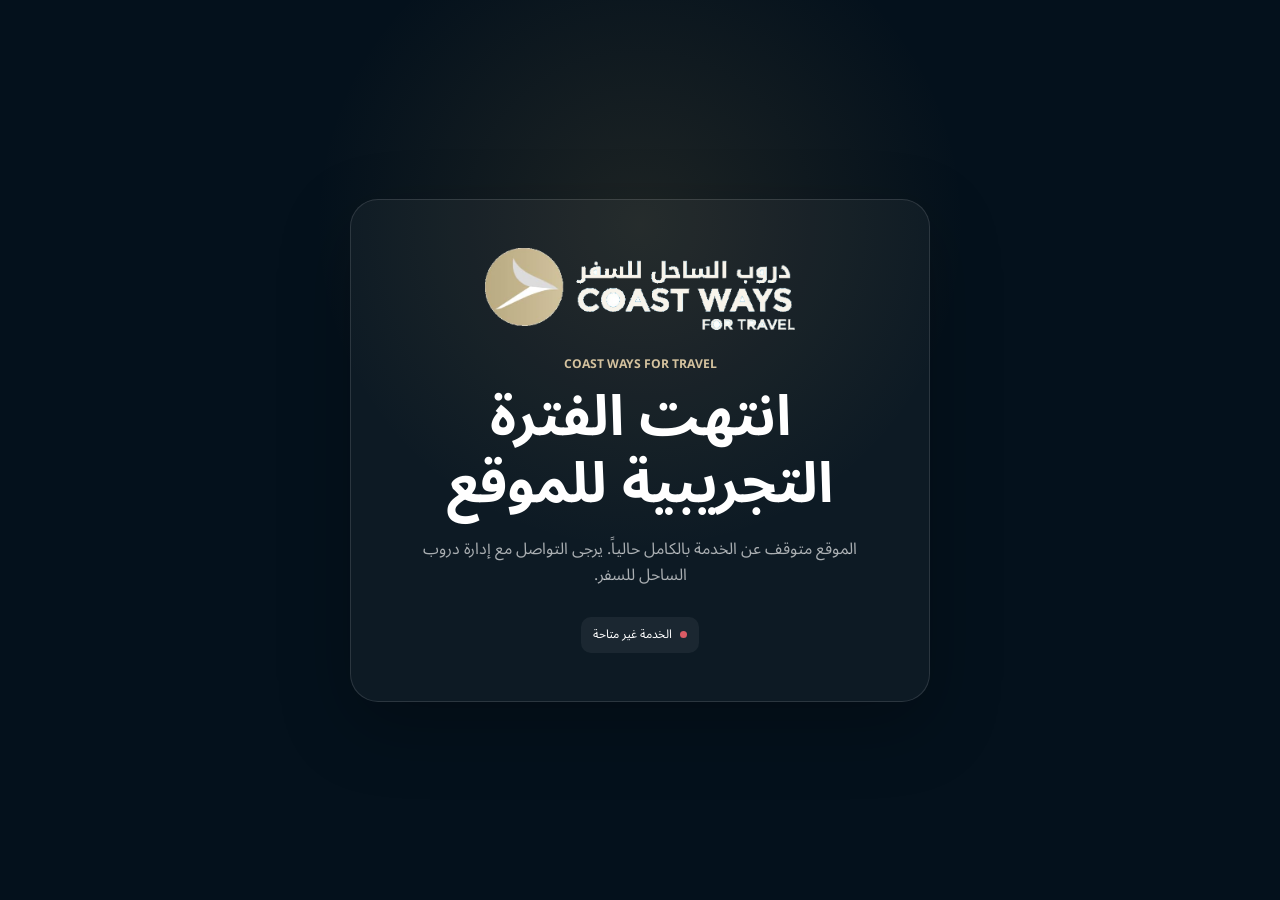
==== index.html @ b9aefedb "Add HOLD PDF WhatsApp handoff Co-Authored-By: Majd Khairaddine <majd31564@gmail.com>" ====
<!doctype html>
<html lang="ar" dir="rtl">
  <head>
    <meta charset="UTF-8" />
    <meta
      name="viewport"
      content="width=device-width, initial-scale=1, viewport-fit=cover"
    />
    <meta name="theme-color" content="#071927" />
    <meta
      name="description"
      content="دروب الساحل للسفر لخدمات النقل الخاص من وإلى مطارات اللاذقية ودمشق وحلب وبيروت، مع تسعير واضح وتذكرة حجز مبدئي."
    />
    <meta
      name="keywords"
      content="نقل مطارات, تكسي مطار دمشق, تكسي مطار بيروت, دروب الساحل للسفر, سائق خاص, فان مطار"
    />
    <meta property="og:type" content="website" />
    <meta property="og:locale" content="ar_SY" />
    <meta property="og:title" content="دروب الساحل للسفر | نقل مطارات خاص" />
    <meta
      property="og:description"
      content="احجز تنقّلك الخاص من المطار إلى وجهتك بخطوات واضحة واحصل على تذكرة HOLD مبدئية."
    />
    <meta property="og:url" content="https://coastways.surge.sh/" />
    <meta
      property="og:image"
      content="https://coastways.surge.sh/assets/hero-road.webp"
    />
    <title>دروب الساحل للسفر | نقل خاص من وإلى المطار</title>
    <link rel="icon" href="./assets/logo-icon.png" type="image/png" />
    <link rel="preconnect" href="https://fonts.googleapis.com" />
    <link rel="preconnect" href="https://fonts.gstatic.com" crossorigin />
    <link
      href="https://fonts.googleapis.com/css2?family=Noto+Sans+Arabic:wght@400;500;600;700&display=swap"
      rel="stylesheet"
    />
    <link
      rel="preload"
      as="image"
      href="./assets/hero-road.webp"
      fetchpriority="high"
    />
    <link
      rel="preload"
      as="image"
      href="./assets/hero-car.webp"
      fetchpriority="high"
    />
    <link rel="stylesheet" href="./site.css?v=20260915-2" />
    <script>
      (() => {
        const trialEnd = Date.parse("2026-09-23T00:00:00+03:00");
        const expired = Date.now() >= trialEnd;
        window.COASTWAYS_TRIAL_END = trialEnd;
        window.COASTWAYS_TRIAL_EXPIRED = expired;
        if (expired) {
          document.documentElement.classList.add("trial-expired");
          document.title = "الموقع متوقف | دروب الساحل للسفر";
          document.querySelector('meta[name="description"]').content =
            "انتهت الفترة التجريبية لموقع دروب الساحل للسفر، والموقع متوقف عن الخدمة حالياً.";
        }
      })();
    </script>
    <script type="application/ld+json">
      {
        "@context": "https://schema.org",
        "@type": "TaxiService",
        "name": "دروب الساحل للسفر",
        "alternateName": "Coast Ways For Travel",
        "url": "https://coastways.surge.sh/",
        "image": "https://coastways.surge.sh/assets/hero-road.webp",
        "telephone": ["+963936900205", "+963930475775"],
        "areaServed": ["اللاذقية", "دمشق", "حلب", "بيروت"],
        "serviceType": [
          "Airport transfer",
          "Private transportation",
          "Chauffeur service"
        ]
      }
    </script>
  </head>
  <body class="home-page">
    <section class="suspension-screen" aria-labelledby="suspension-title">
      <div class="suspension-card">
        <img
          class="suspension-logo"
          src="./assets/logo-original-dark.png"
          alt="دروب الساحل للسفر — COAST WAYS FOR TRAVEL"
          width="310"
          height="82"
        />
        <p class="eyebrow">COAST WAYS FOR TRAVEL</p>
        <h1 id="suspension-title">انتهت الفترة التجريبية للموقع</h1>
        <p>
          الموقع متوقف عن الخدمة بالكامل حالياً. يرجى التواصل مع إدارة دروب
          الساحل للسفر.
        </p>
        <div class="suspension-status"><span></span> الخدمة غير متاحة</div>
      </div>
    </section>

    <a class="skip-link" href="./booking/index.html">انتقل إلى الحجز</a>

    <header
      class="site-header"
      id="site-header"
      aria-label="رأس موقع دروب الساحل"
    >
      <div class="container header-inner">
        <a
          class="brand brand--dark"
          href="#home"
          aria-label="دروب الساحل للسفر — الرئيسية"
        >
          <img
            class="brand-mark"
            src="./assets/logo-icon.png"
            alt=""
            width="48"
            height="48"
          />
          <span class="brand-copy">
            <strong>دروب الساحل للسفر</strong>
            <span class="brand-copy-en" dir="ltr">COAST WAYS</span>
            <small dir="ltr">FOR TRAVEL</small>
          </span>
        </a>

        <nav class="desktop-nav" aria-label="التنقل الرئيسي">
          <a href="#home">الرئيسية</a>
          <a href="#services">خدماتنا</a>
          <a href="#fleet">الأسطول</a>
          <a href="#airports">المطارات</a>
          <a href="#about">من نحن</a>
          <a href="#contact">تواصل معنا</a>
        </nav>

        <div class="header-actions">
          <a
            class="header-contact"
            data-whatsapp-link
            data-whatsapp-index="0"
            href="#"
          >
            <span>واتساب</span>
            <bdi dir="ltr" data-whatsapp-number data-whatsapp-index="0"
              >0936 900 205</bdi
            >
          </a>
        </div>

        <button
          class="menu-toggle"
          id="menu-toggle"
          type="button"
          aria-expanded="false"
          aria-controls="mobile-nav"
          aria-label="فتح القائمة"
        >
          <span></span><span></span><span></span>
        </button>
      </div>

      <nav
        class="mobile-nav"
        id="mobile-nav"
        aria-label="التنقل على الهاتف"
        hidden
      >
        <div class="container">
          <a href="#home">الرئيسية</a>
          <a href="./booking/index.html">احجز رحلتك</a>
          <a href="#services">خدماتنا</a>
          <a href="#fleet">الأسطول</a>
          <a href="#airports">المطارات</a>
          <a href="#about">من نحن</a>
          <a href="#contact">تواصل معنا</a>
          <div class="mobile-nav-contact">
            <a data-whatsapp-link data-whatsapp-index="0" href="#">واتساب 1</a>
            <a data-whatsapp-link data-whatsapp-index="1" href="#">واتساب 2</a>
          </div>
        </div>
      </nav>
    </header>

    <main>
      <section class="hero" id="home">
        <div class="hero-media">
          <div class="hero-slide is-active" data-hero-slide aria-hidden="false">
            <img
              class="hero-road"
              src="./assets/hero-road.webp"
              alt=""
              width="1536"
              height="1024"
              fetchpriority="high"
            />
            <div class="hero-car-stage">
              <span class="hero-car-shadow"></span>
              <img
                class="hero-car"
                src="./assets/hero-car.webp"
                alt=""
                width="1024"
                height="498"
                fetchpriority="high"
              />
            </div>
          </div>
          <div class="hero-slide" data-hero-slide aria-hidden="true">
            <img
              class="hero-scene"
              src="./assets/hero-van-scene.webp"
              alt=""
              width="1536"
              height="1024"
              loading="lazy"
            />
          </div>
          <div class="hero-slide" data-hero-slide aria-hidden="true">
            <img
              class="hero-scene"
              src="./assets/hero-suv-scene.webp"
              alt=""
              width="1536"
              height="1024"
              loading="lazy"
            />
          </div>
        </div>
        <div class="container hero-grid">
          <div class="hero-copy">
            <p class="eyebrow">نقل مطارات خاص · على مدار الساعة</p>
            <h1>تنقّل خاص<br /><span>يليق برحلتك</span></h1>
            <p class="hero-lead">
              من المطار إلى وجهتك براحة، أمان وموعد محسوب.
            </p>
            <div class="hero-actions">
              <a class="button button--gold" href="./booking/index.html">
                احجز رحلتك
                <span aria-hidden="true">←</span>
              </a>
              <a
                class="button button--glass"
                data-whatsapp-link
                data-whatsapp-index="0"
                href="#"
              >
                تواصل عبر واتساب
              </a>
            </div>
            <ul class="trust-strip">
              <li><span>24/7</span> خدمة مستمرة</li>
              <li><span>✦</span> سائقون محترفون</li>
              <li><span>✈</span> استقبال من المطار</li>
              <li><span>$</span> أسعار واضحة</li>
            </ul>
          </div>
        </div>
        <div class="hero-slider-controls" aria-label="اختيار صورة المركبة">
          <button
            class="is-active"
            type="button"
            data-hero-slide-button="0"
            aria-label="عرض السيارة"
            aria-current="true"
          >
            سيارة
          </button>
          <button
            type="button"
            data-hero-slide-button="1"
            aria-label="عرض الفان"
          >
            فان
          </button>
          <button
            type="button"
            data-hero-slide-button="2"
            aria-label="عرض الجيب"
          >
            جيب
          </button>
        </div>
      </section>

      <section
        class="booking-section section"
        id="booking"
        aria-labelledby="booking-title"
      >
        <div class="container">
          <div class="booking-heading">
            <div>
              <p class="eyebrow eyebrow--dark">حجز مباشر وبسيط</p>
              <h2 id="booking-title">رحلتك، خطوة بخطوة</h2>
            </div>
            <p>
              اختر مسارك وسيارتك، راجع السعر ثم أصدر تذكرة HOLD مبدئية خلال
              لحظات.
            </p>
          </div>

          <div class="booking-shell" data-booking-state="loading">
            <div class="catalog-status" id="catalog-status" role="status">
              <span class="spinner" aria-hidden="true"></span>
              جارٍ تحميل الأسعار المتاحة…
            </div>

            <nav aria-label="خطوات الحجز">
              <ol class="booking-progress">
                <li class="is-active" data-progress-step="0">
                  <span>1</span><b>المسار</b>
                </li>
                <li data-progress-step="1"><span>2</span><b>الموعد</b></li>
                <li data-progress-step="2"><span>3</span><b>السيارة</b></li>
                <li data-progress-step="3"><span>4</span><b>البيانات</b></li>
                <li data-progress-step="4"><span>5</span><b>التأكيد</b></li>
              </ol>
            </nav>

            <div class="booking-content">
              <form id="booking-form" novalidate>
                <section
                  class="booking-step is-active"
                  data-step="0"
                  aria-labelledby="route-step-title"
                >
                  <div class="step-heading">
                    <span>01</span>
                    <div>
                      <h3 id="route-step-title">اختر مسار الرحلة</h3>
                      <p>حدّد المطار والوجهة لعرض السيارات والأسعار المتاحة.</p>
                    </div>
                  </div>

                  <div class="route-selector">
                    <button
                      class="location-field"
                      type="button"
                      data-open-location="origin"
                    >
                      <span class="field-icon" aria-hidden="true">✈</span>
                      <span
                        ><small>من أين؟</small
                        ><strong data-location-label="origin"
                          >اختر المطار أو المدينة</strong
                        ></span
                      >
                      <span class="field-arrow" aria-hidden="true">⌄</span>
                    </button>
                    <button
                      class="swap-route"
                      id="swap-route"
                      type="button"
                      aria-label="عكس مسار الرحلة"
                    >
                      <span aria-hidden="true">⇄</span>
                    </button>
                    <button
                      class="location-field"
                      type="button"
                      data-open-location="destination"
                    >
                      <span class="field-icon" aria-hidden="true">⌖</span>
                      <span
                        ><small>إلى أين؟</small
                        ><strong data-location-label="destination"
                          >اختر الوجهة أو المعبر</strong
                        ></span
                      >
                      <span class="field-arrow" aria-hidden="true">⌄</span>
                    </button>
                  </div>

                  <div class="route-stage" id="route-stage" hidden>
                    <fieldset>
                      <legend>طريقة تنفيذ الرحلة</legend>
                      <label class="choice-card">
                        <input type="radio" name="stages" value="1" checked />
                        <span
                          ><strong>مرحلة واحدة</strong
                          ><small>نفس السيارة طوال الرحلة</small></span
                        >
                      </label>
                      <label class="choice-card">
                        <input type="radio" name="stages" value="2" />
                        <span
                          ><strong>مرحلتان</strong
                          ><small>تبديل السيارة عند المعبر</small></span
                        >
                      </label>
                    </fieldset>
                  </div>

                  <div class="inline-error" id="route-error" role="alert"></div>
                  <div class="step-actions">
                    <span></span>
                    <button
                      class="button button--navy"
                      type="button"
                      data-next-step
                    >
                      متابعة إلى الموعد <span aria-hidden="true">←</span>
                    </button>
                  </div>
                </section>

                <section
                  class="booking-step"
                  data-step="1"
                  aria-labelledby="schedule-step-title"
                  hidden
                >
                  <div class="step-heading">
                    <span>02</span>
                    <div>
                      <h3 id="schedule-step-title">متى ستكون الرحلة؟</h3>
                      <p>أضف الموعد وعدد المسافرين لنقترح الخيارات المناسبة.</p>
                    </div>
                  </div>

                  <div class="schedule-grid">
                    <div class="field-group">
                      <span class="field-label">تاريخ الرحلة</span>
                      <div class="date-shortcuts">
                        <button type="button" data-date-shortcut="today">
                          اليوم
                        </button>
                        <button type="button" data-date-shortcut="tomorrow">
                          غداً
                        </button>
                        <label>
                          <span>اختيار تاريخ</span>
                          <input id="trip-date" type="date" required />
                        </label>
                      </div>
                    </div>

                    <label class="premium-input">
                      <span>وقت الاستقبال</span>
                      <input id="pickup-time" type="time" required />
                    </label>
                  </div>

                  <div class="flight-field" id="flight-field" hidden>
                    <label class="premium-input">
                      <span
                        >رقم الرحلة <bdi dir="ltr">/ Flight Number</bdi></span
                      >
                      <input
                        id="flight-number"
                        type="text"
                        dir="ltr"
                        inputmode="text"
                        placeholder="EK913"
                        autocomplete="off"
                      />
                    </label>
                    <p>
                      يساعدنا رقم الرحلة على متابعة موعد وصولك وتعديل وقت
                      الاستقبال عند التأخير.
                    </p>
                    <span class="flight-status"
                      >المتابعة التلقائية ستتوفر عند ربط مزود بيانات
                      الرحلات.</span
                    >
                  </div>

                  <div class="counter-grid">
                    <div class="counter-control">
                      <div>
                        <strong>عدد الركاب</strong
                        ><small>بمن فيهم الأطفال</small>
                      </div>
                      <div class="stepper" data-stepper="passengers">
                        <button
                          type="button"
                          data-counter-action="decrease"
                          aria-label="تقليل عدد الركاب"
                        >
                          −
                        </button>
                        <output id="passengers-count" aria-live="polite"
                          >2</output
                        >
                        <button
                          type="button"
                          data-counter-action="increase"
                          aria-label="زيادة عدد الركاب"
                        >
                          +
                        </button>
                      </div>
                    </div>
                    <div class="counter-control">
                      <div>
                        <strong>عدد الحقائب</strong
                        ><small>الحقائب الكبيرة</small>
                      </div>
                      <div class="stepper" data-stepper="luggage">
                        <button
                          type="button"
                          data-counter-action="decrease"
                          aria-label="تقليل عدد الحقائب"
                        >
                          −
                        </button>
                        <output id="luggage-count" aria-live="polite">2</output>
                        <button
                          type="button"
                          data-counter-action="increase"
                          aria-label="زيادة عدد الحقائب"
                        >
                          +
                        </button>
                      </div>
                    </div>
                  </div>

                  <div
                    class="inline-error"
                    id="schedule-error"
                    role="alert"
                  ></div>
                  <div class="step-actions">
                    <button
                      class="button button--text"
                      type="button"
                      data-prev-step
                    >
                      السابق
                    </button>
                    <button
                      class="button button--navy"
                      type="button"
                      data-next-step
                    >
                      اختيار السيارة <span aria-hidden="true">←</span>
                    </button>
                  </div>
                </section>

                <section
                  class="booking-step"
                  data-step="2"
                  aria-labelledby="vehicle-step-title"
                  hidden
                >
                  <div class="step-heading">
                    <span>03</span>
                    <div>
                      <h3 id="vehicle-step-title">اختر السيارة</h3>
                      <p>نعرض فقط السيارات المرتبطة بمسارك وعدد الركاب.</p>
                    </div>
                  </div>
                  <div class="vehicle-list" id="vehicle-list"></div>
                  <div
                    class="inline-error"
                    id="vehicle-error"
                    role="alert"
                  ></div>
                  <div class="step-actions">
                    <button
                      class="button button--text"
                      type="button"
                      data-prev-step
                    >
                      السابق
                    </button>
                    <button
                      class="button button--navy"
                      type="button"
                      data-next-step
                    >
                      بيانات المسافر <span aria-hidden="true">←</span>
                    </button>
                  </div>
                </section>

                <section
                  class="booking-step"
                  data-step="3"
                  aria-labelledby="details-step-title"
                  hidden
                >
                  <div class="step-heading">
                    <span>04</span>
                    <div>
                      <h3 id="details-step-title">بيانات المسافر</h3>
                      <p>سنستخدم هذه المعلومات لتأكيد الرحلة معك فقط.</p>
                    </div>
                  </div>

                  <div class="details-grid">
                    <label class="premium-input">
                      <span>الاسم الكامل</span>
                      <input
                        id="full-name"
                        type="text"
                        autocomplete="name"
                        required
                      />
                      <small
                        class="field-error"
                        data-error-for="full-name"
                      ></small>
                    </label>
                    <div class="phone-field">
                      <span class="field-label">رقم الهاتف</span>
                      <div>
                        <button
                          class="country-code"
                          type="button"
                          id="country-code"
                          aria-haspopup="listbox"
                          aria-expanded="false"
                        >
                          <span>🇸🇾</span><bdi dir="ltr">+963</bdi
                          ><span aria-hidden="true">⌄</span>
                        </button>
                        <input
                          id="phone"
                          type="tel"
                          dir="ltr"
                          inputmode="tel"
                          autocomplete="tel"
                          placeholder="936 900 205"
                          required
                        />
                      </div>
                      <div
                        class="country-menu"
                        id="country-menu"
                        role="listbox"
                        hidden
                      >
                        <button
                          type="button"
                          role="option"
                          data-code="+963"
                          data-flag="🇸🇾"
                        >
                          🇸🇾 سوريا <bdi dir="ltr">+963</bdi>
                        </button>
                        <button
                          type="button"
                          role="option"
                          data-code="+961"
                          data-flag="🇱🇧"
                        >
                          🇱🇧 لبنان <bdi dir="ltr">+961</bdi>
                        </button>
                      </div>
                      <small class="field-error" data-error-for="phone"></small>
                    </div>
                    <label class="premium-input">
                      <span>رقم واتساب</span>
                      <input
                        id="passenger-whatsapp"
                        type="tel"
                        dir="ltr"
                        inputmode="tel"
                        autocomplete="tel"
                        placeholder="+963 ..."
                        required
                      />
                      <small
                        class="field-error"
                        data-error-for="passenger-whatsapp"
                      ></small>
                    </label>
                    <label class="premium-input premium-input--wide">
                      <span>ملاحظات إضافية <em>اختياري</em></span>
                      <textarea
                        id="notes"
                        rows="3"
                        placeholder="موقع الاستقبال أو أي تفاصيل تساعد السائق"
                      ></textarea>
                    </label>
                  </div>

                  <div
                    class="inline-error"
                    id="details-error"
                    role="alert"
                  ></div>
                  <div class="step-actions">
                    <button
                      class="button button--text"
                      type="button"
                      data-prev-step
                    >
                      السابق
                    </button>
                    <button
                      class="button button--navy"
                      type="button"
                      data-next-step
                    >
                      مراجعة الطلب <span aria-hidden="true">←</span>
                    </button>
                  </div>
                </section>

                <section
                  class="booking-step"
                  data-step="4"
                  aria-labelledby="review-step-title"
                  hidden
                >
                  <div id="booking-review-view">
                    <div class="step-heading">
                      <span>05</span>
                      <div>
                        <h3 id="review-step-title">راجع طلبك</h3>
                        <p>
                          راجع البيانات ثم أصدر تذكرة الحجز المبدئي بحالة HOLD.
                        </p>
                      </div>
                    </div>
                    <div class="review-layout">
                      <div class="review-route">
                        <div>
                          <span class="route-dot route-dot--airport">✈</span
                          ><small>من</small
                          ><strong id="review-origin">—</strong>
                        </div>
                        <span class="route-line"></span>
                        <div>
                          <span class="route-dot">⌖</span><small>إلى</small
                          ><strong id="review-destination">—</strong>
                        </div>
                      </div>
                      <dl class="review-list" id="review-list"></dl>
                      <div class="review-price">
                        <span>السعر الإجمالي</span>
                        <strong id="review-price"
                          >السعر بعد مراجعة الطلب</strong
                        >
                        <small id="review-price-note"
                          >السعر والتوفر خاضعان لاعتماد المكتب.</small
                        >
                      </div>
                    </div>
                    <div class="hold-preview-note">
                      <strong>تذكرة مبدئية وليست تأكيداً نهائياً</strong>
                      <span
                        >بعد الإصدار، لديك 48 ساعة لتثبيت الحجز لدى
                        المكتب.</span
                      >
                    </div>
                    <div class="step-actions step-actions--review">
                      <button
                        class="button button--text"
                        type="button"
                        data-prev-step
                      >
                        تعديل البيانات
                      </button>
                      <button class="button button--gold" type="submit">
                        إصدار تذكرة HOLD
                        <span aria-hidden="true">←</span>
                      </button>
                    </div>
                  </div>

                  <div
                    class="hold-ticket-panel"
                    id="hold-ticket-panel"
                    aria-live="polite"
                    tabindex="-1"
                    hidden
                  >
                    <article class="hold-ticket" id="hold-ticket">
                      <header class="hold-ticket-header">
                        <img
                          src="./assets/logo-original.png"
                          alt="دروب الساحل للسفر — COAST WAYS FOR TRAVEL"
                          width="248"
                          height="66"
                        />
                        <div class="hold-status">
                          <span dir="ltr">HOLD</span>
                          <small>حجز مبدئي</small>
                        </div>
                      </header>

                      <div class="hold-ticket-title">
                        <div>
                          <p>تذكرة حجز مبدئي</p>
                          <h3>تفاصيل طلب الرحلة</h3>
                        </div>
                        <dl>
                          <div>
                            <dt>المرجع المبدئي</dt>
                            <dd id="ticket-reference" dir="ltr">—</dd>
                          </div>
                          <div>
                            <dt>حالة الطلب</dt>
                            <dd>بانتظار التثبيت</dd>
                          </div>
                        </dl>
                      </div>

                      <div class="hold-ticket-route">
                        <div>
                          <small>من</small>
                          <strong id="ticket-origin">—</strong>
                        </div>
                        <span aria-hidden="true">←</span>
                        <div>
                          <small>إلى</small>
                          <strong id="ticket-destination">—</strong>
                        </div>
                      </div>

                      <dl class="hold-ticket-details" id="ticket-details"></dl>

                      <section class="hold-deadline" aria-label="مهلة التثبيت">
                        <div class="hold-limit">
                          <span>مهلة التثبيت</span>
                          <strong>48 ساعة</strong>
                          <small dir="ltr">TIME LIMIT: 48 HOURS</small>
                        </div>
                        <dl>
                          <div>
                            <dt>تاريخ إصدار الطلب</dt>
                            <dd id="ticket-issued-at">—</dd>
                          </div>
                          <div>
                            <dt>تنتهي المهلة في</dt>
                            <dd id="ticket-expires-at">—</dd>
                          </div>
                        </dl>
                      </section>

                      <div class="hold-notice">
                        <strong>تنبيه مهم للزبون</strong>
                        <p>
                          هذه التذكرة طلب حجز مبدئي بحالة HOLD وليست تأكيداً
                          نهائياً. يجب تثبيت الحجز لدى مكتب دروب الساحل خلال 48
                          ساعة من وقت الإصدار، وإلا تنتهي صلاحية الطلب. السيارة
                          والسعر لا يصبحان مؤكدين إلا بعد اعتماد المكتب.
                        </p>
                      </div>

                      <footer class="hold-ticket-footer">
                        <span>للتواصل المباشر مع المكتب</span>
                        <div>
                          <bdi
                            dir="ltr"
                            data-whatsapp-number
                            data-whatsapp-index="0"
                            >0936 900 205</bdi
                          >
                          <bdi
                            dir="ltr"
                            data-whatsapp-number
                            data-whatsapp-index="1"
                            >0930 475 775</bdi
                          >
                        </div>
                      </footer>
                    </article>

                    <section
                      class="hold-share-guide"
                      aria-labelledby="hold-share-title"
                    >
                      <div>
                        <strong id="hold-share-title"
                          >خطوة مطلوبة لإرسال طلب HOLD</strong
                        >
                        <p>
                          اختر رقم المكتب. سننزّل ملف PDF ونفتح محادثة واتساب
                          برسالة الحجز الجاهزة؛ أرفق الملف ثم اضغط إرسال لتأكيد
                          وصول الطلب.
                        </p>
                      </div>
                      <p
                        class="hold-share-status"
                        id="hold-share-status"
                        role="status"
                      >
                        جارٍ تجهيز ملف التذكرة…
                      </p>
                    </section>

                    <div class="hold-ticket-actions">
                      <button
                        class="button button--text"
                        id="edit-hold-ticket"
                        type="button"
                      >
                        تعديل الطلب
                      </button>
                      <button
                        class="button button--navy"
                        id="print-hold-ticket"
                        type="button"
                      >
                        طباعة أو حفظ PDF
                      </button>
                      <button
                        class="button button--whatsapp"
                        type="button"
                        data-share-hold
                        data-whatsapp-index="0"
                      >
                        إرسال إلى
                        <bdi
                          dir="ltr"
                          data-whatsapp-number
                          data-whatsapp-index="0"
                          >0936 900 205</bdi
                        >
                      </button>
                      <button
                        class="button button--whatsapp button--whatsapp-secondary"
                        type="button"
                        data-share-hold
                        data-whatsapp-index="1"
                      >
                        إرسال إلى
                        <bdi
                          dir="ltr"
                          data-whatsapp-number
                          data-whatsapp-index="1"
                          >0930 475 775</bdi
                        >
                      </button>
                    </div>
                  </div>
                </section>
              </form>

              <aside class="booking-summary" aria-label="ملخص الرحلة">
                <p class="eyebrow eyebrow--dark">ملخص الرحلة</p>
                <div class="summary-route">
                  <div>
                    <small>من</small
                    ><strong data-summary="origin">لم تحدد بعد</strong>
                  </div>
                  <span aria-hidden="true">↓</span>
                  <div>
                    <small>إلى</small
                    ><strong data-summary="destination">لم تحدد بعد</strong>
                  </div>
                </div>
                <dl>
                  <div>
                    <dt>التاريخ</dt>
                    <dd data-summary="date">—</dd>
                  </div>
                  <div>
                    <dt>الوقت</dt>
                    <dd data-summary="time" dir="ltr">—</dd>
                  </div>
                  <div>
                    <dt>السيارة</dt>
                    <dd data-summary="vehicle">—</dd>
                  </div>
                  <div>
                    <dt>الركاب</dt>
                    <dd data-summary="passengers">2</dd>
                  </div>
                  <div>
                    <dt>الحقائب</dt>
                    <dd data-summary="luggage">2</dd>
                  </div>
                </dl>
                <div class="summary-price">
                  <span>السعر</span>
                  <strong data-summary="price">يظهر بعد اختيار السيارة</strong>
                </div>
                <p class="summary-assurance">
                  لن تُرسل أي معلومات قبل مراجعتك النهائية.
                </p>
              </aside>
            </div>
          </div>
        </div>
      </section>

      <section
        class="section services"
        id="services"
        aria-labelledby="services-title"
      >
        <div class="container">
          <div class="section-heading">
            <div>
              <p class="eyebrow eyebrow--dark">خدماتنا</p>
              <h2 id="services-title">نقل خاص لكل نوع من الرحلات</h2>
            </div>
            <p>
              من لحظة الوصول وحتى باب وجهتك، بخدمة مباشرة تناسب الأفراد
              والعائلات والمجموعات.
            </p>
          </div>
          <div class="service-grid">
            <article>
              <span class="service-icon">✈</span>
              <h3>استقبال من المطار</h3>
              <p>تنسيق نقطة الاستقبال وفق تفاصيل وصولك.</p>
              <a href="./booking/index.html">احجز الاستقبال ←</a>
            </article>
            <article>
              <span class="service-icon">⌂</span>
              <h3>توصيل إلى المطار</h3>
              <p>موعد محسوب للوصول إلى المطار دون استعجال.</p>
              <a href="./booking/index.html">اختر موعدك ←</a>
            </article>
            <article>
              <span class="service-icon">↝</span>
              <h3>تنقّل بين المدن</h3>
              <p>رحلات خاصة بين المدن المتاحة في شبكتنا.</p>
              <a href="./booking/index.html">حدد المسار ←</a>
            </article>
            <article>
              <span class="service-icon">◇</span>
              <h3>خدمة رجال الأعمال</h3>
              <p>تنقّل خاص بهدوء ومرونة في المواعيد.</p>
              <a href="./booking/index.html">اطلب الخدمة ←</a>
            </article>
            <article>
              <span class="service-icon">◌</span>
              <h3>رحلات خاصة</h3>
              <p>تفاصيل رحلة مرنة تُراجع مباشرة مع المكتب.</p>
              <a href="./booking/index.html">أرسل طلبك ←</a>
            </article>
            <article>
              <span class="service-icon">◫</span>
              <h3>العائلات والمجموعات</h3>
              <p>خيارات فان مرتبطة بعدد الركاب المتاح.</p>
              <a href="./booking/index.html">شاهد الخيارات ←</a>
            </article>
          </div>
        </div>
      </section>

      <section
        class="section fleet-section"
        id="fleet"
        aria-labelledby="fleet-title"
      >
        <div class="container">
          <div class="section-heading section-heading--light">
            <div>
              <p class="eyebrow">الأسطول</p>
              <h2 id="fleet-title">اختر الفئة التي تناسب رحلتك</h2>
            </div>
            <p>
              تظهر السعة والسعر الفعليان أثناء الحجز بحسب المسار والبيانات التي
              يديرها المكتب.
            </p>
          </div>
          <div class="fleet-showcase" id="fleet-showcase"></div>
        </div>
      </section>

      <section
        class="section routes-section"
        id="airports"
        aria-labelledby="routes-title"
      >
        <div class="container">
          <div class="section-heading">
            <div>
              <p class="eyebrow eyebrow--dark">المطارات والوجهات</p>
              <h2 id="routes-title">أشهر الرحلات</h2>
            </div>
            <p>
              اضغط على أي مسار لتعبئة الحجز فوراً. لا نعرض إلا أسعاراً موجودة في
              كتالوج المكتب.
            </p>
          </div>
          <div class="popular-routes" id="popular-routes"></div>
          <div class="airport-row" role="list" aria-label="المطارات المدعومة">
            <span role="listitem">مطار اللاذقية <bdi dir="ltr">LTK</bdi></span>
            <span role="listitem">مطار دمشق <bdi dir="ltr">DAM</bdi></span>
            <span role="listitem">مطار حلب <bdi dir="ltr">ALP</bdi></span>
            <span role="listitem">مطار بيروت <bdi dir="ltr">BEY</bdi></span>
          </div>
        </div>
      </section>

      <section class="section trust-section" aria-labelledby="trust-title">
        <div class="container trust-grid">
          <div class="trust-copy">
            <p class="eyebrow eyebrow--dark">لماذا دروب الساحل؟</p>
            <h2 id="trust-title">خدمة واضحة من أول اختيار حتى إصدار التذكرة</h2>
            <p>
              صُممت تجربة الحجز لتضع تفاصيل المسار والسيارة والسعر أمامك قبل
              إصدار طلب HOLD المبدئي والتثبيت لدى المكتب.
            </p>
            <a class="button button--navy" href="./booking/index.html"
              >ابدأ حجزك</a
            >
          </div>
          <ul class="trust-list">
            <li>
              <span>01</span>
              <div>
                <strong>خدمة على مدار الساعة</strong>
                <p>إمكانية إصدار طلب مبدئي أو الاستفسار في أي وقت.</p>
              </div>
            </li>
            <li>
              <span>02</span>
              <div>
                <strong>تفاصيل رحلة متكاملة</strong>
                <p>المسار والموعد والركاب والسيارة في تذكرة عربية واضحة.</p>
              </div>
            </li>
            <li>
              <span>03</span>
              <div>
                <strong>أسعار واضحة</strong>
                <p>يظهر السعر عندما تتوفر تسعيرة مطابقة في الكتالوج.</p>
              </div>
            </li>
            <li>
              <span>04</span>
              <div>
                <strong>دعم مباشر عبر واتساب</strong>
                <p>قناة سريعة لتأكيد التوفر وتفاصيل الاستقبال.</p>
              </div>
            </li>
          </ul>
        </div>
      </section>

      <section class="about-section" id="about" aria-labelledby="about-title">
        <div class="about-media">
          <img
            src="./assets/hero-road.webp"
            alt="طريق ساحلي قرب المطار عند الغروب"
            width="1440"
            height="960"
            loading="lazy"
          />
        </div>
        <div class="about-copy">
          <p class="eyebrow">دروب الساحل للسفر</p>
          <h2 id="about-title">رحلة خاصة تبدأ قبل ركوب السيارة</h2>
          <p>
            نوفر خدمة نقل من وإلى المطارات وبين المدن المتاحة، مع خيارات تكسي
            وسيدان وسيارات مرتفعة وفانات، وتذكرة HOLD مبدئية تُثبّت لدى المكتب
            خلال 48 ساعة.
          </p>
          <div class="about-airports">
            <span>اللاذقية</span><span>دمشق</span><span>حلب</span
            ><span>بيروت</span>
          </div>
        </div>
      </section>
    </main>

    <footer class="site-footer" id="contact">
      <div class="container footer-grid">
        <div>
          <a class="brand brand--light" href="#home">
            <img
              class="brand-mark"
              src="./assets/logo-icon.png"
              alt=""
              width="56"
              height="56"
              loading="lazy"
            />
            <span class="brand-copy brand-copy--footer">
              <strong>دروب الساحل للسفر</strong>
              <span class="brand-copy-en" dir="ltr">COAST WAYS</span>
              <small dir="ltr">FOR TRAVEL</small>
            </span>
          </a>
          <p>خدمة نقل خاصة تجمع بين الراحة، الالتزام وسهولة الحجز.</p>
        </div>
        <nav aria-label="روابط التذييل">
          <h2>روابط سريعة</h2>
          <a href="#services">خدماتنا</a>
          <a href="#fleet">الأسطول</a>
          <a href="#airports">المطارات</a>
          <a href="./booking/index.html">احجز الآن</a>
        </nav>
        <div>
          <h2>تواصل معنا</h2>
          <a data-whatsapp-link data-whatsapp-index="0" href="#"
            ><bdi dir="ltr" data-whatsapp-number data-whatsapp-index="0"
              >0936 900 205</bdi
            >
            واتساب</a
          >
          <a data-whatsapp-link data-whatsapp-index="1" href="#"
            ><bdi dir="ltr" data-whatsapp-number data-whatsapp-index="1"
              >0930 475 775</bdi
            >
            واتساب</a
          >
          <a href="./manager/">دخول المدير</a>
        </div>
      </div>
      <div class="container footer-bottom">
        <span>© 2026 دروب الساحل للسفر</span>
        <span dir="ltr">COAST WAYS FOR TRAVEL</span>
      </div>
    </footer>

    <a
      class="floating-whatsapp"
      data-whatsapp-link
      data-whatsapp-index="0"
      href="#"
      aria-label="تواصل معنا عبر واتساب"
    >
      <svg viewBox="0 0 24 24" aria-hidden="true">
        <path
          d="M20.5 3.5A11.8 11.8 0 0 0 12.1 0C5.6 0 .3 5.3.3 11.8c0 2.1.5 4.1 1.6 5.9L.2 24l6.4-1.7a11.8 11.8 0 0 0 5.6 1.4C18.7 23.7 24 18.4 24 11.9c0-3.2-1.2-6.1-3.5-8.4Zm-8.4 18.2c-1.7 0-3.4-.5-4.9-1.3l-.4-.2-3.8 1 1-3.7-.2-.4a9.7 9.7 0 1 1 8.3 4.6Zm5.3-7.3c-.3-.1-1.7-.8-2-1-.3-.1-.5-.1-.7.2l-.9 1.1c-.2.2-.3.3-.6.1a8 8 0 0 1-2.3-1.4 8.8 8.8 0 0 1-1.6-2c-.2-.3 0-.5.1-.6l.5-.5.3-.5c.1-.2.1-.4 0-.5l-.9-2.1c-.2-.6-.5-.5-.7-.5h-.6c-.2 0-.5.1-.8.4-.3.3-1 1-1 2.5s1 2.9 1.2 3.1c.1.2 2 3.1 4.9 4.3.7.3 1.2.5 1.6.6.7.2 1.3.2 1.8.1.6-.1 1.7-.7 1.9-1.4.2-.7.2-1.3.2-1.4-.1-.3-.2-.4-.5-.5Z"
        />
      </svg>
      <span>تواصل معنا</span>
    </a>

    <dialog
      class="location-dialog"
      id="location-dialog"
      aria-labelledby="location-dialog-title"
    >
      <div class="dialog-sheet">
        <div class="dialog-header">
          <div>
            <p class="eyebrow eyebrow--dark">اختيار الموقع</p>
            <h2 id="location-dialog-title">من أين؟</h2>
          </div>
          <button type="button" id="close-location-dialog" aria-label="إغلاق">
            ×
          </button>
        </div>
        <label class="location-search">
          <span aria-hidden="true">⌕</span>
          <input
            id="location-search"
            type="search"
            placeholder="ابحث عن مطار، مدينة أو معبر..."
            autocomplete="off"
          />
        </label>
        <div class="location-results" id="location-results"></div>
        <div class="location-empty" id="location-empty" hidden>
          <span>⌖</span>
          <strong>لم نجد هذه الوجهة</strong>
          <p>جرّب كتابة اسم المدينة أو المطار بطريقة أخرى</p>
          <button type="button" id="use-custom-location" hidden>
            استخدم الاسم كوجهة لطلب السعر
          </button>
        </div>
      </div>
    </dialog>

    <script>
      (() => {
        if (window.COASTWAYS_TRIAL_EXPIRED) return;

        const script = document.createElement("script");
        script.type = "module";
        script.src = "./app.js?v=20260915-2";
        document.body.appendChild(script);

        const scheduleExpiry = () => {
          const remaining = window.COASTWAYS_TRIAL_END - Date.now();
          if (remaining <= 0) {
            window.location.reload();
            return;
          }
          window.setTimeout(scheduleExpiry, Math.min(remaining, 2147483647));
        };
        scheduleExpiry();
      })();
    </script>
  </body>
</html>
---- site.css ----
:root {
  color-scheme: light;
  --navy-1000: #04111c;
  --navy-950: #071927;
  --navy-900: #0a2132;
  --navy-800: #10354b;
  --navy-700: #174a64;
  --gold-500: #b99f70;
  --gold-400: #d4c29e;
  --gold-300: #e5dac2;
  --ivory: #f8f6f0;
  --paper: #fff;
  --ink: #10202a;
  --muted: #65737b;
  --line: #dfe5e7;
  --line-dark: rgba(255, 255, 255, 0.14);
  --green: #168c5b;
  --green-dark: #0b7046;
  --danger: #b52f3c;
  --shadow-sm: 0 8px 24px rgba(7, 25, 39, 0.08);
  --shadow-md: 0 20px 60px rgba(7, 25, 39, 0.13);
  --shadow-dark: 0 24px 70px rgba(0, 0, 0, 0.26);
  --radius-sm: 16px;
  --radius-md: 20px;
  --radius-lg: 28px;
  --container: 1200px;
  --header-height: 78px;
  --transition: 220ms cubic-bezier(0.2, 0.8, 0.2, 1);
}

* {
  box-sizing: border-box;
}

html {
  scroll-behavior: smooth;
  scroll-padding-top: calc(var(--header-height) + 20px);
}

body {
  min-width: 280px;
  margin: 0;
  overflow-x: hidden;
  background: var(--ivory);
  color: var(--ink);
  font-family: "Noto Sans Arabic", system-ui, sans-serif;
  line-height: 1.65;
  -webkit-font-smoothing: antialiased;
}

button,
input,
textarea {
  font: inherit;
}

button,
a {
  -webkit-tap-highlight-color: transparent;
}

button {
  color: inherit;
}

a {
  color: inherit;
  text-decoration: none;
}

img,
svg {
  display: block;
  max-width: 100%;
}

[hidden] {
  display: none !important;
}

::selection {
  background: var(--gold-400);
  color: var(--navy-950);
}

:focus-visible {
  outline: 3px solid rgba(201, 164, 92, 0.55);
  outline-offset: 3px;
}

.container {
  width: min(calc(100% - 40px), var(--container));
  margin-inline: auto;
}

.section {
  padding-block: 108px;
}

.skip-link {
  position: fixed;
  inset-block-start: 10px;
  inset-inline-start: 10px;
  z-index: 1000;
  padding: 10px 16px;
  border-radius: 10px;
  background: var(--paper);
  color: var(--navy-950);
  transform: translateY(-150%);
  transition: transform var(--transition);
}

.skip-link:focus {
  transform: translateY(0);
}

.eyebrow {
  margin: 0 0 10px;
  color: var(--gold-400);
  font-size: 0.76rem;
  font-weight: 700;
}

.eyebrow--dark {
  color: #917131;
}

.button {
  display: inline-flex;
  min-height: 50px;
  align-items: center;
  justify-content: center;
  gap: 10px;
  padding: 12px 22px;
  border: 1px solid transparent;
  border-radius: var(--radius-sm);
  cursor: pointer;
  font-weight: 600;
  line-height: 1.2;
  text-align: center;
  transition:
    transform var(--transition),
    background var(--transition),
    border-color var(--transition),
    box-shadow var(--transition),
    color var(--transition);
}

.button:hover {
  transform: translateY(-1px);
}

.button:active {
  transform: translateY(0);
}

.button:disabled {
  cursor: not-allowed;
  opacity: 0.5;
  transform: none;
}

.button--gold {
  background: var(--gold-400);
  color: var(--navy-950);
  box-shadow: 0 10px 26px rgba(126, 103, 61, 0.16);
}

.button--gold:hover {
  background: var(--gold-300);
  box-shadow: 0 12px 28px rgba(126, 103, 61, 0.2);
}

.button--navy {
  background: #17384a;
  color: var(--paper);
}

.button--navy:hover {
  background: #21495d;
  box-shadow: var(--shadow-sm);
}

.button--glass {
  border-color: rgba(255, 255, 255, 0.28);
  background: rgba(255, 255, 255, 0.08);
  color: var(--paper);
  backdrop-filter: blur(10px);
}

.button--glass:hover {
  border-color: rgba(255, 255, 255, 0.55);
  background: rgba(255, 255, 255, 0.13);
}

.button--text {
  border-color: var(--line);
  background: transparent;
  color: var(--navy-800);
}

.button--text:hover {
  border-color: var(--navy-700);
  background: #f4f6f6;
}

.button--whatsapp {
  background: var(--green);
  color: var(--paper);
  box-shadow: 0 12px 30px rgba(22, 140, 91, 0.2);
}

.button--whatsapp:hover {
  background: var(--green-dark);
}

.button--whatsapp svg {
  width: 21px;
  fill: currentColor;
}

.button--sm {
  min-height: 42px;
  padding: 9px 16px;
  font-size: 0.9rem;
}

.button--full {
  width: 100%;
}

.brand {
  display: inline-flex;
  min-width: max-content;
  align-items: center;
  gap: 11px;
}

.brand img {
  flex: 0 0 auto;
}

.brand .brand-mark {
  width: 48px;
  height: 48px;
  border-radius: 50%;
  object-fit: contain;
}

.brand .brand-lockup {
  width: clamp(160px, 15vw, 194px);
  height: auto;
  object-fit: contain;
}

.brand .brand-lockup--footer {
  width: min(248px, 100%);
}

.brand-copy {
  display: grid;
  min-width: 116px;
  line-height: 1;
}

.brand-copy strong {
  color: var(--paper);
  font-size: 0.83rem;
  font-weight: 750;
  line-height: 1.25;
}

.brand-copy small {
  margin-top: 2px;
  color: var(--gold-300);
  font-size: 0.46rem;
  font-weight: 650;
  letter-spacing: 0.12em;
  text-align: left;
}

.brand-copy-en {
  margin-top: 3px;
  color: var(--paper);
  font-family: Arial, sans-serif;
  font-size: 0.91rem;
  font-weight: 800;
  letter-spacing: 0.025em;
  text-align: left;
}

.brand-copy--footer {
  min-width: 150px;
}

.brand-copy--footer strong {
  font-size: 1rem;
}

.brand-copy--footer .brand-copy-en {
  font-size: 1.12rem;
}

.brand-copy--footer small {
  font-size: 0.52rem;
}

.brand--dark {
  color: var(--paper);
}

.brand--light {
  color: var(--paper);
}

.brand--dark small,
.brand--light small {
  color: var(--gold-400);
}

.site-header {
  position: fixed;
  inset-block-start: 0;
  inset-inline: 0;
  z-index: 100;
  padding-top: env(safe-area-inset-top);
  border-bottom: 1px solid transparent;
  color: var(--paper);
  transition:
    background var(--transition),
    border-color var(--transition),
    box-shadow var(--transition);
}

.site-header.is-scrolled,
.site-header.is-open {
  border-color: var(--line-dark);
  background: rgba(4, 17, 28, 0.93);
  box-shadow: 0 12px 30px rgba(0, 0, 0, 0.12);
  backdrop-filter: blur(14px);
}

.booking-page .site-header {
  border-color: var(--line-dark);
  background: rgba(4, 17, 28, 0.96);
  box-shadow: 0 12px 30px rgba(0, 0, 0, 0.1);
  backdrop-filter: blur(14px);
}

.header-inner {
  min-height: var(--header-height);
  display: flex;
  align-items: center;
  justify-content: space-between;
  gap: 24px;
}

.desktop-nav {
  display: flex;
  align-items: center;
  gap: 25px;
  font-size: 0.9rem;
  font-weight: 500;
}

.desktop-nav a {
  position: relative;
  padding-block: 8px;
  color: rgba(255, 255, 255, 0.8);
  transition: color var(--transition);
}

.desktop-nav a::after {
  position: absolute;
  inset-inline: 50%;
  inset-block-end: 1px;
  height: 1px;
  background: var(--gold-400);
  content: "";
  transition: inset-inline var(--transition);
}

.desktop-nav a:hover {
  color: var(--paper);
}

.desktop-nav a:hover::after {
  inset-inline: 0;
}

.header-actions {
  display: flex;
  align-items: center;
  gap: 16px;
}

.header-contact {
  display: grid;
  line-height: 1.15;
  text-align: end;
}

.header-contact span {
  color: rgba(255, 255, 255, 0.62);
  font-size: 0.68rem;
}

.header-contact bdi {
  margin-top: 3px;
  font-size: 0.83rem;
  font-weight: 600;
}

.menu-toggle {
  display: none;
  width: 44px;
  height: 44px;
  border: 1px solid var(--line-dark);
  border-radius: 11px;
  background: rgba(255, 255, 255, 0.06);
  cursor: pointer;
}

.menu-toggle span {
  display: block;
  width: 20px;
  height: 2px;
  margin: 4px auto;
  background: currentColor;
  transition:
    transform var(--transition),
    opacity var(--transition);
}

.menu-toggle[aria-expanded="true"] span:first-child {
  transform: translateY(6px) rotate(45deg);
}

.menu-toggle[aria-expanded="true"] span:nth-child(2) {
  opacity: 0;
}

.menu-toggle[aria-expanded="true"] span:last-child {
  transform: translateY(-6px) rotate(-45deg);
}

.mobile-nav {
  border-top: 1px solid var(--line-dark);
  background: var(--navy-950);
}

.mobile-nav .container {
  display: grid;
  padding-block: 12px 22px;
}

.mobile-nav a {
  min-height: 45px;
  display: flex;
  align-items: center;
  border-bottom: 1px solid rgba(255, 255, 255, 0.08);
  color: rgba(255, 255, 255, 0.88);
  font-weight: 600;
}

.mobile-nav-contact {
  display: flex;
  gap: 10px;
  padding-top: 14px;
}

.mobile-nav-contact a {
  min-height: 40px;
  flex: 1;
  justify-content: center;
  border: 1px solid rgba(255, 255, 255, 0.12);
  border-radius: 10px;
  color: var(--gold-300);
  font-size: 0.82rem;
}

.hero {
  position: relative;
  min-height: 720px;
  display: flex;
  align-items: center;
  overflow: hidden;
  padding-block: calc(var(--header-height) + 72px) 112px;
  background: var(--navy-1000);
  color: var(--paper);
}

.hero-media {
  position: absolute;
  inset: 0;
}

.hero-media::before {
  position: absolute;
  z-index: 2;
  inset: 0;
  background:
    linear-gradient(90deg, rgba(4, 17, 28, 0.35), rgba(4, 17, 28, 0.93) 72%),
    linear-gradient(0deg, rgba(4, 17, 28, 0.83), transparent 48%);
  content: "";
}

.hero-slide {
  position: absolute;
  inset: 0;
  opacity: 0;
  transform: scale(1.025);
  transition:
    opacity 900ms ease,
    transform 6s ease;
}

.hero-slide.is-active {
  opacity: 1;
  transform: scale(1);
}

.hero-media .hero-road {
  width: 100%;
  height: 100%;
  object-fit: cover;
  object-position: center;
}

.hero-scene {
  width: 100%;
  height: 100%;
  object-fit: cover;
  object-position: center;
}

.hero-car-stage {
  position: absolute;
  z-index: 1;
  inset-inline-start: clamp(-120px, -5vw, -30px);
  inset-block-end: clamp(20px, 5vw, 74px);
  width: min(57vw, 780px);
  pointer-events: none;
  animation: hero-car-arrival 1.1s cubic-bezier(0.2, 0.72, 0.2, 1) both;
  filter: drop-shadow(0 28px 35px rgba(0, 0, 0, 0.32));
  transform-origin: 35% 100%;
}

.hero-car-stage .hero-car {
  position: relative;
  z-index: 1;
  width: 100%;
  height: auto;
  animation: hero-car-idle 5.5s ease-in-out 1.1s infinite alternate;
}

.hero-car-shadow {
  position: absolute;
  inset-inline: 13% 7%;
  inset-block-end: -1%;
  height: 19%;
  border-radius: 50%;
  background: rgba(0, 0, 0, 0.48);
  filter: blur(17px);
  transform: perspective(500px) rotateX(68deg);
}

@keyframes hero-car-arrival {
  from {
    opacity: 0;
    transform: perspective(900px) translate3d(-18%, 9%, -260px) scale(0.72);
  }

  to {
    opacity: 1;
    transform: perspective(900px) translate3d(0, 0, 0) scale(1);
  }
}

@keyframes hero-car-idle {
  from {
    transform: translate3d(0, 0, 0) rotate(-0.15deg);
  }

  to {
    transform: translate3d(0, -5px, 0) rotate(0.15deg);
  }
}

.hero-grid {
  position: relative;
  z-index: 3;
  display: grid;
  grid-template-columns: minmax(0, 650px);
  align-items: center;
}

.hero-copy {
  max-width: 650px;
}

.hero h1 {
  margin: 0;
  font-size: clamp(3rem, 5.4vw, 5.4rem);
  font-weight: 600;
  line-height: 1.1;
}

.hero h1 span {
  color: var(--gold-300);
}

.hero-lead {
  max-width: 530px;
  margin: 24px 0 0;
  color: rgba(255, 255, 255, 0.76);
  font-size: clamp(1.05rem, 1.8vw, 1.25rem);
}

.hero-actions {
  display: flex;
  flex-wrap: wrap;
  gap: 12px;
  margin-top: 34px;
}

.trust-strip {
  display: flex;
  flex-wrap: wrap;
  gap: 10px 22px;
  margin: 38px 0 0;
  padding: 22px 0 0;
  border-top: 1px solid rgba(255, 255, 255, 0.15);
  list-style: none;
  color: rgba(255, 255, 255, 0.73);
  font-size: 0.81rem;
}

.trust-strip li {
  display: flex;
  align-items: center;
  gap: 7px;
}

.trust-strip span {
  color: var(--gold-300);
  font-weight: 700;
}

.hero-slider-controls {
  position: absolute;
  z-index: 5;
  inset-inline: 0;
  inset-block-end: 24px;
  display: flex;
  inline-size: max-content;
  max-inline-size: calc(100% - 32px);
  gap: 4px;
  margin-inline: auto;
  padding: 5px;
  border: 1px solid rgba(255, 255, 255, 0.14);
  border-radius: 18px;
  background: rgba(7, 25, 39, 0.62);
  backdrop-filter: blur(12px);
}

.hero-slider-controls button {
  min-width: 64px;
  min-height: 36px;
  padding: 7px 14px;
  border: 0;
  border-radius: 13px;
  background: transparent;
  color: rgba(255, 255, 255, 0.7);
  cursor: pointer;
  font-size: 0.76rem;
  font-weight: 500;
  transition:
    background var(--transition),
    color var(--transition);
}

.hero-slider-controls button:hover {
  color: var(--paper);
}

.hero-slider-controls button.is-active {
  background: var(--gold-400);
  color: var(--navy-950);
}

.home-page .booking-section,
.home-page .location-dialog {
  display: none;
}

.booking-page main > :not(.booking-section) {
  display: none;
}

.booking-page .booking-section {
  min-height: 100vh;
  padding-block-start: calc(var(--header-height) + 64px);
  background:
    radial-gradient(
      circle at 82% 8%,
      rgba(212, 194, 158, 0.2),
      transparent 30%
    ),
    var(--ivory);
}

.booking-page .booking-heading {
  margin-bottom: 36px;
}

.hero-quick-book {
  padding: 28px;
  border: 1px solid rgba(255, 255, 255, 0.14);
  border-radius: var(--radius-lg);
  background: rgba(7, 25, 39, 0.76);
  box-shadow: var(--shadow-dark);
  backdrop-filter: blur(18px);
}

.hero-quick-book h2 {
  margin: 0 0 22px;
  font-size: 1.45rem;
  font-weight: 600;
}

.quick-route-field {
  width: 100%;
  min-height: 70px;
  display: grid;
  grid-template-columns: 42px 1fr auto;
  align-items: center;
  gap: 12px;
  margin-bottom: 10px;
  padding: 12px 14px;
  border: 1px solid rgba(255, 255, 255, 0.13);
  border-radius: var(--radius-sm);
  background: rgba(255, 255, 255, 0.07);
  color: var(--paper);
  cursor: pointer;
  text-align: start;
  transition:
    border-color var(--transition),
    background var(--transition);
}

.quick-route-field:hover {
  border-color: rgba(221, 193, 127, 0.6);
  background: rgba(255, 255, 255, 0.1);
}

.quick-route-field small {
  display: block;
  margin-bottom: 4px;
  color: rgba(255, 255, 255, 0.55);
  font-size: 0.72rem;
}

.quick-route-field strong {
  display: block;
  overflow: hidden;
  font-size: 0.92rem;
  font-weight: 600;
  text-overflow: ellipsis;
  white-space: nowrap;
}

.field-icon {
  width: 38px;
  height: 38px;
  display: grid;
  place-items: center;
  border-radius: 10px;
  background: rgba(221, 193, 127, 0.13);
  color: var(--gold-300);
}

.hero-quick-book .button {
  margin-top: 12px;
}

.quick-note {
  margin: 13px 0 0;
  color: rgba(255, 255, 255, 0.55);
  font-size: 0.74rem;
  text-align: center;
}

.booking-section {
  background:
    radial-gradient(
      circle at 20% 10%,
      rgba(201, 164, 92, 0.08),
      transparent 28%
    ),
    var(--ivory);
}

.booking-heading,
.section-heading {
  display: grid;
  grid-template-columns: 1.25fr 0.75fr;
  align-items: end;
  gap: 60px;
  margin-bottom: 44px;
}

.booking-heading h2,
.section-heading h2,
.trust-copy h2 {
  margin: 0;
  font-size: clamp(2rem, 4vw, 3.5rem);
  font-weight: 600;
  line-height: 1.22;
}

.booking-heading > p,
.section-heading > p {
  margin: 0;
  color: var(--muted);
}

.booking-shell {
  overflow: hidden;
  border: 1px solid var(--line);
  border-radius: var(--radius-lg);
  background: var(--paper);
  box-shadow: var(--shadow-md);
}

.catalog-status {
  min-height: 52px;
  display: flex;
  align-items: center;
  justify-content: center;
  gap: 10px;
  padding: 12px 20px;
  background: #f4f1e9;
  color: #725a2c;
  font-size: 0.85rem;
  font-weight: 600;
}

.catalog-status.is-ready {
  background: #eef7f2;
  color: #176b49;
}

.catalog-status.is-error {
  background: #fff2f3;
  color: var(--danger);
}

.spinner {
  width: 17px;
  height: 17px;
  border: 2px solid currentColor;
  border-inline-start-color: transparent;
  border-radius: 50%;
  animation: spin 700ms linear infinite;
}

@keyframes spin {
  to {
    transform: rotate(1turn);
  }
}

.booking-progress {
  position: relative;
  display: grid;
  grid-template-columns: repeat(5, 1fr);
  margin: 0;
  padding: 24px 44px;
  border-bottom: 1px solid var(--line);
  background: #fbfcfc;
  list-style: none;
}

.booking-progress::before {
  position: absolute;
  inset-block-start: 41px;
  inset-inline: calc(10% + 44px);
  height: 1px;
  background: var(--line);
  content: "";
}

.booking-progress li {
  position: relative;
  z-index: 1;
  display: grid;
  justify-items: center;
  gap: 6px;
  color: #99a3a8;
  font-size: 0.75rem;
}

.booking-progress span {
  width: 34px;
  height: 34px;
  display: grid;
  place-items: center;
  border: 1px solid var(--line);
  border-radius: 50%;
  background: var(--paper);
  font-size: 0.76rem;
  font-weight: 700;
  transition:
    background var(--transition),
    color var(--transition),
    border-color var(--transition);
}

.booking-progress li.is-active,
.booking-progress li.is-complete {
  color: var(--navy-900);
}

.booking-progress li.is-active span {
  border-color: var(--gold-500);
  background: var(--gold-400);
  color: var(--navy-950);
  box-shadow: 0 0 0 5px rgba(201, 164, 92, 0.13);
}

.booking-progress li.is-complete span {
  border-color: var(--navy-800);
  background: var(--navy-800);
  color: var(--paper);
}

.booking-content {
  display: grid;
  grid-template-columns: minmax(0, 1fr) 310px;
}

#booking-form {
  min-width: 0;
}

.booking-step {
  min-height: 620px;
  padding: 44px;
  animation: step-in 300ms ease both;
}

@keyframes step-in {
  from {
    opacity: 0;
    transform: translateX(12px);
  }
}

.step-heading {
  display: flex;
  align-items: flex-start;
  gap: 15px;
  margin-bottom: 30px;
}

.step-heading > span {
  color: var(--gold-500);
  font-size: 0.73rem;
  font-weight: 700;
  letter-spacing: 0.1em;
}

.step-heading h3 {
  margin: 0;
  font-size: clamp(1.55rem, 3vw, 2rem);
  font-weight: 600;
  line-height: 1.2;
}

.step-heading p {
  margin: 6px 0 0;
  color: var(--muted);
  font-size: 0.91rem;
}

.route-selector {
  position: relative;
  display: grid;
  gap: 12px;
}

.location-field {
  width: 100%;
  min-height: 88px;
  display: grid;
  grid-template-columns: 48px minmax(0, 1fr) auto;
  align-items: center;
  gap: 14px;
  padding: 15px 18px;
  border: 1px solid var(--line);
  border-radius: var(--radius-sm);
  background: var(--paper);
  cursor: pointer;
  text-align: start;
  transition:
    border-color var(--transition),
    box-shadow var(--transition),
    transform var(--transition);
}

.location-field:hover {
  border-color: #b5c1c6;
  box-shadow: var(--shadow-sm);
  transform: translateY(-1px);
}

.location-field small {
  display: block;
  margin-bottom: 5px;
  color: var(--muted);
  font-size: 0.75rem;
}

.location-field strong {
  display: block;
  overflow: hidden;
  color: var(--navy-900);
  font-size: 1rem;
  font-weight: 600;
  text-overflow: ellipsis;
  white-space: nowrap;
}

.location-field.has-value {
  border-color: rgba(201, 164, 92, 0.7);
  background: #fffdf8;
}

.location-field .field-icon {
  background: #f5f2e9;
  color: #8d6e30;
}

.field-arrow {
  color: #89969d;
}

.swap-route {
  position: absolute;
  z-index: 2;
  inset-block-start: calc(50% - 20px);
  inset-inline-end: 28px;
  width: 40px;
  height: 40px;
  border: 4px solid var(--paper);
  border-radius: 50%;
  background: var(--navy-900);
  color: var(--paper);
  cursor: pointer;
  transition:
    transform var(--transition),
    background var(--transition);
}

.swap-route:hover {
  background: var(--gold-500);
  color: var(--navy-950);
  transform: rotate(180deg);
}

.route-stage {
  margin-top: 24px;
}

.route-stage fieldset,
.recipient-picker {
  margin: 0;
  padding: 0;
  border: 0;
}

.route-stage legend,
.recipient-picker legend {
  margin-bottom: 11px;
  font-size: 0.84rem;
  font-weight: 600;
}

.route-stage fieldset {
  display: grid;
  grid-template-columns: 1fr 1fr;
  gap: 10px;
}

.choice-card {
  position: relative;
  display: flex;
  min-height: 72px;
  align-items: center;
  gap: 11px;
  padding: 12px 14px;
  border: 1px solid var(--line);
  border-radius: var(--radius-sm);
  cursor: pointer;
  transition:
    border-color var(--transition),
    background var(--transition);
}

.choice-card:has(input:checked) {
  border-color: var(--gold-500);
  background: #fffaf0;
}

.choice-card input {
  width: 17px;
  height: 17px;
  accent-color: var(--navy-900);
}

.choice-card strong,
.choice-card small {
  display: block;
}

.choice-card strong {
  font-size: 0.88rem;
}

.choice-card small {
  margin-top: 3px;
  color: var(--muted);
  font-size: 0.71rem;
}

.step-actions {
  min-height: 52px;
  display: flex;
  align-items: center;
  justify-content: space-between;
  gap: 12px;
  margin-top: 34px;
}

.inline-error {
  min-height: 22px;
  margin-top: 12px;
  color: var(--danger);
  font-size: 0.82rem;
  font-weight: 600;
}

.schedule-grid {
  display: grid;
  grid-template-columns: 1.25fr 0.75fr;
  gap: 16px;
}

.field-group,
.premium-input,
.phone-field {
  display: grid;
  align-content: start;
  gap: 8px;
}

.field-label,
.premium-input > span,
.phone-field > span {
  color: #344851;
  font-size: 0.8rem;
  font-weight: 600;
}

.date-shortcuts {
  display: grid;
  grid-template-columns: 1fr 1fr 1.4fr;
  gap: 8px;
}

.date-shortcuts button,
.date-shortcuts label {
  min-height: 54px;
  display: grid;
  place-items: center;
  margin: 0;
  padding: 8px;
  border: 1px solid var(--line);
  border-radius: 10px;
  background: var(--paper);
  cursor: pointer;
  font-size: 0.8rem;
  font-weight: 600;
  transition:
    border-color var(--transition),
    background var(--transition);
}

.date-shortcuts button:hover,
.date-shortcuts button.is-selected,
.date-shortcuts label:focus-within,
.date-shortcuts label.is-selected {
  border-color: var(--gold-500);
  background: #fffaf0;
}

.date-shortcuts input {
  position: absolute;
  width: 1px;
  height: 1px;
  opacity: 0;
  pointer-events: none;
}

.premium-input input,
.premium-input textarea,
.phone-field > div > input {
  width: 100%;
  min-height: 54px;
  padding: 13px 15px;
  border: 1px solid var(--line);
  border-radius: 10px;
  background: var(--paper);
  color: var(--ink);
  outline: 0;
  transition:
    border-color var(--transition),
    box-shadow var(--transition);
}

.premium-input textarea {
  min-height: 105px;
  resize: vertical;
}

.premium-input input:focus,
.premium-input textarea:focus,
.phone-field > div > input:focus {
  border-color: var(--gold-500);
  box-shadow: 0 0 0 4px rgba(201, 164, 92, 0.12);
}

.premium-input em {
  color: var(--muted);
  font-size: 0.68rem;
  font-style: normal;
  font-weight: 400;
}

.flight-field {
  margin-top: 22px;
  padding: 18px;
  border: 1px solid #dfe7ed;
  border-radius: var(--radius-sm);
  background: #f6f9fb;
}

.flight-field p {
  margin: 10px 0 0;
  color: var(--muted);
  font-size: 0.78rem;
}

.flight-status {
  display: inline-flex;
  margin-top: 8px;
  color: #6f7c82;
  font-size: 0.7rem;
}

.counter-grid {
  display: grid;
  grid-template-columns: 1fr 1fr;
  gap: 12px;
  margin-top: 22px;
}

.counter-control {
  min-height: 84px;
  display: flex;
  align-items: center;
  justify-content: space-between;
  gap: 15px;
  padding: 14px 16px;
  border: 1px solid var(--line);
  border-radius: var(--radius-sm);
}

.counter-control strong,
.counter-control small {
  display: block;
}

.counter-control strong {
  font-size: 0.88rem;
}

.counter-control small {
  margin-top: 4px;
  color: var(--muted);
  font-size: 0.68rem;
}

.stepper {
  display: grid;
  grid-template-columns: 36px 38px 36px;
  align-items: center;
}

.stepper button {
  width: 36px;
  height: 36px;
  border: 1px solid var(--line);
  border-radius: 9px;
  background: #f6f8f8;
  cursor: pointer;
  font-size: 1.15rem;
  transition:
    background var(--transition),
    border-color var(--transition);
}

.stepper button:hover {
  border-color: var(--navy-700);
  background: var(--navy-900);
  color: var(--paper);
}

.stepper output {
  font-weight: 700;
  text-align: center;
}

.vehicle-list {
  display: grid;
  gap: 12px;
}

.vehicle-card {
  position: relative;
  display: grid;
  grid-template-columns: 150px minmax(0, 1fr) auto;
  align-items: center;
  gap: 18px;
  min-height: 150px;
  padding: 16px;
  border: 1px solid var(--line);
  border-radius: var(--radius-md);
  background: var(--paper);
  cursor: pointer;
  text-align: start;
  transition:
    border-color var(--transition),
    transform var(--transition),
    box-shadow var(--transition);
}

.vehicle-card:hover:not(:disabled) {
  border-color: #b7c2c6;
  box-shadow: var(--shadow-sm);
  transform: translateY(-2px);
}

.vehicle-card.is-selected {
  border-color: var(--gold-500);
  background: #fffdf8;
  box-shadow: 0 0 0 3px rgba(201, 164, 92, 0.12);
}

.vehicle-card:disabled {
  cursor: not-allowed;
  opacity: 0.55;
}

.vehicle-image {
  height: 116px;
  overflow: hidden;
  border-radius: 13px;
  background: linear-gradient(145deg, #eef1f2, #dce2e4);
}

.vehicle-image img {
  width: 100%;
  height: 100%;
  object-fit: contain;
}

.vehicle-card[data-vehicle="فان"] .vehicle-image img {
  object-fit: cover;
  object-position: 25% center;
}

.vehicle-class {
  color: #987637;
  font-size: 0.67rem;
  font-weight: 700;
  letter-spacing: 0.12em;
  text-transform: uppercase;
}

.vehicle-card h4 {
  margin: 3px 0;
  font-size: 1.16rem;
}

.vehicle-card p {
  margin: 0;
  color: var(--muted);
  font-size: 0.76rem;
}

.vehicle-meta {
  display: flex;
  flex-wrap: wrap;
  gap: 7px;
  margin-top: 12px;
}

.vehicle-meta span {
  display: inline-flex;
  align-items: center;
  gap: 5px;
  padding: 5px 8px;
  border-radius: 8px;
  background: #f3f5f5;
  color: #526169;
  font-size: 0.67rem;
}

.vehicle-offer {
  min-width: 126px;
  text-align: end;
}

.vehicle-offer small,
.vehicle-offer strong {
  display: block;
}

.vehicle-offer small {
  color: var(--muted);
  font-size: 0.67rem;
}

.vehicle-offer strong {
  margin-top: 3px;
  color: var(--navy-900);
  font-size: 1.25rem;
}

.vehicle-card.is-selected .vehicle-offer::after {
  display: inline-flex;
  margin-top: 8px;
  padding: 4px 8px;
  border-radius: 7px;
  background: var(--navy-900);
  color: var(--paper);
  content: "تم الاختيار";
  font-size: 0.65rem;
  font-weight: 700;
}

.empty-vehicles {
  padding: 34px 20px;
  border: 1px dashed #c7d0d3;
  border-radius: var(--radius-md);
  color: var(--muted);
  text-align: center;
}

.empty-vehicles strong {
  display: block;
  margin-bottom: 5px;
  color: var(--ink);
}

.details-grid {
  display: grid;
  grid-template-columns: 1fr 1fr;
  gap: 18px 14px;
}

.premium-input--wide {
  grid-column: 1 / -1;
}

.field-error {
  min-height: 17px;
  color: var(--danger);
  font-size: 0.7rem;
}

.premium-input.is-invalid input,
.phone-field.is-invalid input {
  border-color: var(--danger);
  background: #fffafb;
}

.phone-field {
  position: relative;
}

.phone-field > div:first-of-type {
  display: grid;
  grid-template-columns: 112px 1fr;
}

.phone-field > div > input {
  border-start-start-radius: 0;
  border-end-start-radius: 0;
}

.country-code {
  min-height: 54px;
  display: flex;
  align-items: center;
  justify-content: center;
  gap: 6px;
  padding: 10px;
  border: 1px solid var(--line);
  border-inline-end: 0;
  border-start-start-radius: 10px;
  border-end-start-radius: 10px;
  background: #f7f8f8;
  cursor: pointer;
}

.country-menu {
  position: absolute;
  z-index: 10;
  inset-block-start: 83px;
  inset-inline-start: 0;
  min-width: 220px;
  padding: 7px;
  border: 1px solid var(--line);
  border-radius: 12px;
  background: var(--paper);
  box-shadow: var(--shadow-md);
}

.country-menu button {
  width: 100%;
  display: flex;
  align-items: center;
  justify-content: space-between;
  gap: 10px;
  padding: 10px;
  border: 0;
  border-radius: 8px;
  background: transparent;
  cursor: pointer;
}

.country-menu button:hover {
  background: #f3f5f5;
}

.review-layout {
  display: grid;
  gap: 18px;
}

.review-route {
  display: grid;
  padding: 20px;
  border-radius: var(--radius-md);
  background: var(--navy-950);
  color: var(--paper);
}

.review-route > div {
  display: grid;
  grid-template-columns: 38px auto;
  column-gap: 12px;
  align-items: center;
}

.review-route small {
  color: rgba(255, 255, 255, 0.55);
  font-size: 0.68rem;
}

.review-route strong {
  grid-column: 2;
  font-size: 0.94rem;
}

.route-dot {
  width: 34px;
  height: 34px;
  grid-row: 1 / 3;
  display: grid;
  place-items: center;
  border: 1px solid rgba(255, 255, 255, 0.16);
  border-radius: 50%;
  color: var(--gold-300);
}

.route-line {
  width: 1px;
  height: 20px;
  margin: 4px 17px;
  background: rgba(255, 255, 255, 0.18);
}

.review-list {
  display: grid;
  grid-template-columns: 1fr 1fr;
  gap: 0 20px;
  margin: 0;
}

.review-list div {
  display: flex;
  align-items: center;
  justify-content: space-between;
  gap: 12px;
  padding-block: 11px;
  border-bottom: 1px solid var(--line);
}

.review-list dt {
  color: var(--muted);
  font-size: 0.76rem;
}

.review-list dd {
  margin: 0;
  font-size: 0.8rem;
  font-weight: 600;
  text-align: end;
}

.review-price {
  display: flex;
  flex-wrap: wrap;
  align-items: baseline;
  justify-content: space-between;
  gap: 3px 16px;
  padding: 18px 20px;
  border: 1px solid rgba(201, 164, 92, 0.45);
  border-radius: var(--radius-sm);
  background: #fffaf0;
}

.review-price span {
  font-size: 0.82rem;
  font-weight: 600;
}

.review-price strong {
  color: var(--navy-900);
  font-size: 1.25rem;
}

.review-price small {
  width: 100%;
  color: var(--muted);
  font-size: 0.69rem;
}

.hold-preview-note {
  display: grid;
  gap: 3px;
  margin-top: 18px;
  padding: 14px 16px;
  border-inline-start: 3px solid var(--gold-500);
  background: #f7f5ef;
}

.hold-preview-note strong {
  color: var(--navy-900);
  font-size: 0.82rem;
}

.hold-preview-note span {
  color: var(--muted);
  font-size: 0.72rem;
}

.hold-ticket-panel {
  outline: none;
}

.hold-ticket {
  position: relative;
  overflow: hidden;
  border: 1px solid #cbd5d8;
  border-radius: 20px;
  background:
    linear-gradient(135deg, rgba(201, 164, 92, 0.08), transparent 28%), #fff;
  box-shadow: 0 24px 60px rgba(4, 17, 28, 0.14);
}

.hold-ticket::before {
  position: absolute;
  inset-block: 0;
  inset-inline-start: 0;
  width: 7px;
  background: var(--gold-500);
  content: "";
}

.hold-ticket-header {
  display: flex;
  align-items: center;
  justify-content: space-between;
  gap: 22px;
  padding: 24px 28px 20px;
  border-bottom: 1px solid var(--line);
}

.hold-ticket-header img {
  width: min(248px, 56%);
  height: auto;
}

.hold-status {
  min-width: 112px;
  display: grid;
  justify-items: center;
  padding: 10px 18px;
  border: 1px solid rgba(201, 164, 92, 0.65);
  border-radius: 10px;
  background: var(--navy-950);
  color: var(--paper);
}

.hold-status span {
  color: var(--gold-300);
  font-size: 1.35rem;
  font-weight: 700;
  letter-spacing: 0.16em;
  line-height: 1;
}

.hold-status small {
  margin-top: 5px;
  color: rgba(255, 255, 255, 0.72);
  font-size: 0.67rem;
}

.hold-ticket-title {
  display: flex;
  align-items: end;
  justify-content: space-between;
  gap: 25px;
  padding: 22px 28px;
}

.hold-ticket-title p {
  margin: 0 0 2px;
  color: #987637;
  font-size: 0.72rem;
  font-weight: 700;
}

.hold-ticket-title h3 {
  margin: 0;
  color: var(--navy-950);
  font-size: 1.4rem;
}

.hold-ticket-title dl {
  min-width: 190px;
  margin: 0;
}

.hold-ticket-title dl div {
  display: flex;
  justify-content: space-between;
  gap: 14px;
  padding-block: 5px;
}

.hold-ticket-title dt {
  color: var(--muted);
  font-size: 0.67rem;
}

.hold-ticket-title dd {
  margin: 0;
  color: var(--navy-900);
  font-size: 0.72rem;
  font-weight: 700;
}

.hold-ticket-route {
  display: grid;
  grid-template-columns: 1fr auto 1fr;
  align-items: center;
  gap: 18px;
  margin-inline: 28px;
  padding: 19px 22px;
  border-radius: 13px;
  background: var(--navy-950);
  color: var(--paper);
}

.hold-ticket-route div {
  display: grid;
  gap: 2px;
}

.hold-ticket-route div:last-child {
  text-align: end;
}

.hold-ticket-route small {
  color: rgba(255, 255, 255, 0.55);
  font-size: 0.65rem;
}

.hold-ticket-route strong {
  font-size: 0.9rem;
}

.hold-ticket-route > span {
  color: var(--gold-300);
  font-size: 1.1rem;
}

.hold-ticket-details {
  display: grid;
  grid-template-columns: repeat(3, 1fr);
  margin: 20px 28px;
  border-block-start: 1px solid var(--line);
  border-inline-start: 1px solid var(--line);
}

.hold-ticket-details div {
  min-width: 0;
  padding: 12px 14px;
  border-block-end: 1px solid var(--line);
  border-inline-end: 1px solid var(--line);
}

.hold-ticket-details dt {
  color: var(--muted);
  font-size: 0.65rem;
}

.hold-ticket-details dd {
  overflow-wrap: anywhere;
  margin: 4px 0 0;
  color: var(--navy-950);
  font-size: 0.76rem;
  font-weight: 700;
}

.hold-deadline {
  display: grid;
  grid-template-columns: 160px 1fr;
  align-items: stretch;
  margin: 0 28px 20px;
  border: 1px solid rgba(201, 164, 92, 0.55);
  border-radius: 14px;
  background: #fffbf2;
}

.hold-limit {
  display: grid;
  align-content: center;
  padding: 17px 20px;
  border-inline-end: 1px solid rgba(201, 164, 92, 0.4);
  background: rgba(201, 164, 92, 0.12);
}

.hold-limit span {
  color: #745924;
  font-size: 0.7rem;
}

.hold-limit strong {
  color: var(--navy-950);
  font-size: 1.35rem;
}

.hold-limit small {
  margin-top: 3px;
  color: var(--muted);
  font-size: 0.55rem;
  font-weight: 600;
  letter-spacing: 0.06em;
}

.hold-deadline dl {
  display: grid;
  grid-template-columns: 1fr 1fr;
  align-items: center;
  margin: 0;
}

.hold-deadline dl div {
  padding: 14px 18px;
}

.hold-deadline dt {
  color: var(--muted);
  font-size: 0.65rem;
}

.hold-deadline dd {
  margin: 4px 0 0;
  color: var(--navy-950);
  font-size: 0.73rem;
  font-weight: 700;
}

.hold-notice {
  margin: 0 28px 20px;
  padding: 16px 18px;
  border-inline-start: 4px solid #c1783c;
  background: #fff5ec;
}

.hold-notice strong {
  color: #7f3e1f;
  font-size: 0.8rem;
}

.hold-notice p {
  margin: 5px 0 0;
  color: #624637;
  font-size: 0.7rem;
  line-height: 1.9;
}

.hold-ticket-footer {
  display: flex;
  align-items: center;
  justify-content: space-between;
  gap: 18px;
  padding: 15px 28px 18px;
  border-top: 1px solid var(--line);
  background: #f6f8f8;
  color: var(--muted);
  font-size: 0.68rem;
}

.hold-ticket-footer div {
  display: flex;
  gap: 16px;
  color: var(--navy-950);
  font-weight: 700;
}

.hold-ticket-actions {
  display: flex;
  flex-wrap: wrap;
  justify-content: flex-end;
  gap: 12px;
  margin-top: 20px;
}

.hold-share-guide {
  display: grid;
  grid-template-columns: minmax(0, 1fr) auto;
  align-items: center;
  gap: 20px;
  margin-top: 20px;
  padding: 18px 20px;
  border: 1px solid rgba(22, 140, 91, 0.25);
  border-radius: 16px;
  background: #f0faf5;
}

.hold-share-guide strong {
  color: var(--navy-950);
  font-size: 0.9rem;
}

.hold-share-guide p {
  margin: 5px 0 0;
  color: #476157;
  font-size: 0.76rem;
}

.hold-share-status {
  max-width: 280px;
  padding: 9px 12px;
  border-radius: 10px;
  background: #fff;
  color: var(--green-dark) !important;
  font-weight: 650;
  text-align: center;
}

.button--whatsapp-secondary {
  background: #247a57;
}

.button--whatsapp-secondary:hover {
  background: #1c6749;
}

.pdf-export-host {
  position: fixed;
  z-index: -1;
  inset-block-start: 0;
  inset-inline-start: -10000px;
  width: 820px;
  padding: 24px;
  background: #fff;
  pointer-events: none;
}

.pdf-export-host .hold-ticket {
  width: 820px;
  max-width: none;
}

.pdf-export-host .hold-ticket-header,
.pdf-export-host .hold-ticket-title,
.pdf-export-host .hold-ticket-footer {
  align-items: center;
  flex-direction: row;
}

.pdf-export-host .hold-ticket-header {
  padding: 24px 28px 20px;
}

.pdf-export-host .hold-ticket-header img {
  width: min(248px, 56%);
}

.pdf-export-host .hold-status {
  align-self: auto;
  min-width: 112px;
  padding: 10px 18px;
}

.pdf-export-host .hold-ticket-title {
  padding: 22px 28px;
}

.pdf-export-host .hold-ticket-title dl {
  width: auto;
  min-width: 190px;
}

.pdf-export-host .hold-ticket-route {
  grid-template-columns: 1fr auto 1fr;
  gap: 18px;
  margin-inline: 28px;
  padding: 19px 22px;
}

.pdf-export-host .hold-ticket-route div:last-child {
  text-align: end;
}

.pdf-export-host .hold-ticket-details {
  grid-template-columns: repeat(3, 1fr);
  margin: 20px 28px;
}

.pdf-export-host .hold-deadline {
  grid-template-columns: 160px 1fr;
  margin: 0 28px 20px;
}

.pdf-export-host .hold-limit {
  border-inline-end: 1px solid rgba(201, 164, 92, 0.4);
  border-block-end: 0;
}

.pdf-export-host .hold-notice {
  margin: 0 28px 20px;
}

.pdf-export-host .hold-ticket-footer {
  padding: 15px 28px 18px;
}

.pdf-export-host .hold-ticket-footer div {
  flex-direction: row;
}

.booking-summary {
  padding: 34px 28px;
  border-inline-start: 1px solid var(--line);
  background: #f6f8f8;
}

.summary-route {
  padding-block: 16px;
  border-block: 1px solid var(--line);
}

.summary-route div {
  display: grid;
  gap: 2px;
}

.summary-route small,
.booking-summary dt {
  color: var(--muted);
  font-size: 0.7rem;
}

.summary-route strong {
  font-size: 0.86rem;
  font-weight: 600;
}

.summary-route > span {
  display: block;
  margin-block: 5px;
  color: var(--gold-500);
}

.booking-summary dl {
  margin: 14px 0;
}

.booking-summary dl div {
  display: flex;
  align-items: center;
  justify-content: space-between;
  gap: 8px;
  padding-block: 8px;
}

.booking-summary dd {
  margin: 0;
  font-size: 0.78rem;
  font-weight: 600;
  text-align: end;
}

.summary-price {
  display: grid;
  gap: 4px;
  padding: 17px;
  border-radius: var(--radius-sm);
  background: var(--navy-950);
  color: var(--paper);
}

.summary-price span {
  color: rgba(255, 255, 255, 0.57);
  font-size: 0.68rem;
}

.summary-price strong {
  color: var(--gold-300);
  font-size: 1.05rem;
}

.summary-assurance {
  margin: 14px 0 0;
  color: var(--muted);
  font-size: 0.68rem;
}

.section-heading--light {
  color: var(--paper);
}

.section-heading--light > p {
  color: rgba(255, 255, 255, 0.63);
}

.service-grid {
  display: grid;
  grid-template-columns: repeat(3, 1fr);
  gap: 14px;
}

.service-grid article {
  min-height: 235px;
  display: flex;
  flex-direction: column;
  align-items: flex-start;
  padding: 28px;
  border: 1px solid var(--line);
  border-radius: var(--radius-md);
  background: var(--paper);
  transition:
    transform var(--transition),
    box-shadow var(--transition),
    border-color var(--transition);
}

.service-grid article:hover {
  border-color: #c9d0d2;
  box-shadow: var(--shadow-sm);
  transform: translateY(-4px);
}

.service-icon {
  width: 44px;
  height: 44px;
  display: grid;
  place-items: center;
  border-radius: 12px;
  background: var(--navy-950);
  color: var(--gold-300);
  font-size: 1.1rem;
}

.service-grid h3 {
  margin: 20px 0 7px;
  font-size: 1.05rem;
}

.service-grid p {
  margin: 0;
  color: var(--muted);
  font-size: 0.81rem;
}

.service-grid a {
  margin-top: auto;
  padding-top: 22px;
  color: #8a6a2e;
  font-size: 0.77rem;
  font-weight: 700;
}

.fleet-section {
  position: relative;
  overflow: hidden;
  background:
    radial-gradient(circle at 10% 0, rgba(201, 164, 92, 0.13), transparent 30%),
    var(--navy-950);
}

.fleet-showcase {
  display: grid;
  grid-template-columns: repeat(5, minmax(210px, 1fr));
  gap: 12px;
  overflow-x: auto;
  padding-bottom: 12px;
  scrollbar-color: var(--gold-500) rgba(255, 255, 255, 0.08);
}

.fleet-card {
  min-width: 210px;
  overflow: hidden;
  border: 1px solid rgba(255, 255, 255, 0.12);
  border-radius: var(--radius-md);
  background: rgba(255, 255, 255, 0.055);
  color: var(--paper);
}

.fleet-card .fleet-image {
  height: 150px;
  background: linear-gradient(
    150deg,
    rgba(255, 255, 255, 0.12),
    rgba(255, 255, 255, 0.02)
  );
}

.fleet-card img {
  width: 100%;
  height: 100%;
  object-fit: contain;
}

.fleet-card[data-vehicle="فان"] img {
  object-fit: cover;
  object-position: 25% center;
}

.fleet-card > div:last-child {
  padding: 18px;
}

.fleet-card small {
  color: var(--gold-300);
  font-size: 0.64rem;
  font-weight: 700;
  letter-spacing: 0.1em;
  text-transform: uppercase;
}

.fleet-card h3 {
  margin: 5px 0;
  font-size: 1.05rem;
}

.fleet-card p {
  margin: 0;
  color: rgba(255, 255, 255, 0.57);
  font-size: 0.72rem;
}

.fleet-capacity {
  display: block;
  margin-top: 12px;
  color: rgba(255, 255, 255, 0.78);
  font-size: 0.7rem;
}

.routes-section {
  background: var(--paper);
}

.popular-routes {
  display: grid;
  grid-template-columns: repeat(4, 1fr);
  gap: 12px;
}

.route-card {
  min-height: 190px;
  display: flex;
  flex-direction: column;
  padding: 22px;
  border: 1px solid var(--line);
  border-radius: var(--radius-md);
  background: #fbfcfc;
  cursor: pointer;
  text-align: start;
  transition:
    border-color var(--transition),
    background var(--transition),
    transform var(--transition),
    box-shadow var(--transition);
}

.route-card:hover {
  border-color: var(--gold-500);
  background: #fffdf8;
  box-shadow: var(--shadow-sm);
  transform: translateY(-3px);
}

.route-card small {
  color: #987637;
  font-size: 0.65rem;
  font-weight: 700;
}

.route-card strong {
  display: block;
  margin-top: 12px;
  font-size: 0.96rem;
}

.route-card .route-arrow {
  margin-block: 4px;
  color: var(--gold-500);
}

.route-card .route-price {
  display: flex;
  align-items: baseline;
  justify-content: space-between;
  gap: 8px;
  margin-top: auto;
  padding-top: 18px;
  border-top: 1px solid var(--line);
}

.route-card .route-price span {
  color: var(--muted);
  font-size: 0.68rem;
}

.route-card .route-price b {
  color: var(--navy-900);
  font-size: 1.05rem;
}

.airport-row {
  display: grid;
  grid-template-columns: repeat(4, 1fr);
  margin-top: 24px;
  border-block: 1px solid var(--line);
}

.airport-row span {
  display: flex;
  align-items: center;
  justify-content: center;
  gap: 9px;
  padding: 18px;
  border-inline-end: 1px solid var(--line);
  font-size: 0.8rem;
  font-weight: 600;
}

.airport-row span:last-child {
  border-inline-end: 0;
}

.airport-row bdi {
  color: #987637;
  font-size: 0.65rem;
}

.trust-section {
  background: #eef1f1;
}

.trust-grid {
  display: grid;
  grid-template-columns: 0.8fr 1.2fr;
  align-items: center;
  gap: 100px;
}

.trust-copy p:not(.eyebrow) {
  margin: 20px 0 28px;
  color: var(--muted);
}

.trust-list {
  margin: 0;
  padding: 0;
  border-top: 1px solid #ccd5d7;
  list-style: none;
}

.trust-list li {
  display: grid;
  grid-template-columns: 42px 1fr;
  gap: 18px;
  padding-block: 22px;
  border-bottom: 1px solid #ccd5d7;
}

.trust-list > li > span {
  color: #9b7836;
  font-size: 0.7rem;
  font-weight: 700;
}

.trust-list strong {
  font-size: 0.95rem;
}

.trust-list p {
  margin: 4px 0 0;
  color: var(--muted);
  font-size: 0.76rem;
}

.about-section {
  display: grid;
  grid-template-columns: 1.15fr 0.85fr;
  min-height: 520px;
  background: var(--navy-900);
  color: var(--paper);
}

.about-media {
  min-height: 420px;
  overflow: hidden;
}

.about-media img {
  width: 100%;
  height: 100%;
  object-fit: cover;
}

.about-copy {
  display: flex;
  flex-direction: column;
  justify-content: center;
  padding: clamp(50px, 7vw, 100px);
}

.about-copy h2 {
  margin: 0;
  font-size: clamp(2rem, 4vw, 3.3rem);
  font-weight: 600;
  line-height: 1.2;
}

.about-copy > p:not(.eyebrow) {
  margin: 22px 0 0;
  color: rgba(255, 255, 255, 0.65);
}

.about-airports {
  display: flex;
  flex-wrap: wrap;
  gap: 8px;
  margin-top: 26px;
}

.about-airports span {
  padding: 7px 11px;
  border: 1px solid rgba(255, 255, 255, 0.14);
  border-radius: 9px;
  color: rgba(255, 255, 255, 0.76);
  font-size: 0.72rem;
}

.site-footer {
  padding-block: 65px calc(22px + env(safe-area-inset-bottom));
  background: var(--navy-1000);
  color: var(--paper);
}

.footer-grid {
  display: grid;
  grid-template-columns: 1.4fr 0.7fr 0.7fr;
  gap: 70px;
  padding-bottom: 45px;
}

.footer-grid > div:first-child > p {
  max-width: 400px;
  margin: 20px 0 0;
  color: rgba(255, 255, 255, 0.57);
  font-size: 0.82rem;
}

.footer-grid h2 {
  margin: 0 0 15px;
  color: var(--gold-300);
  font-size: 0.78rem;
}

.footer-grid nav,
.footer-grid > div:not(:first-child) {
  display: flex;
  flex-direction: column;
  align-items: flex-start;
  gap: 9px;
}

.footer-grid nav a,
.footer-grid > div:not(:first-child) a {
  color: rgba(255, 255, 255, 0.63);
  font-size: 0.76rem;
  transition: color var(--transition);
}

.footer-grid a:hover {
  color: var(--paper);
}

.footer-bottom {
  display: flex;
  align-items: center;
  justify-content: space-between;
  gap: 20px;
  padding-top: 20px;
  border-top: 1px solid rgba(255, 255, 255, 0.1);
  color: rgba(255, 255, 255, 0.4);
  font-size: 0.7rem;
}

.floating-whatsapp {
  position: fixed;
  z-index: 80;
  inset-inline-end: max(20px, env(safe-area-inset-right));
  inset-block-end: max(20px, calc(env(safe-area-inset-bottom) + 12px));
  min-height: 50px;
  display: flex;
  align-items: center;
  gap: 9px;
  padding: 11px 17px;
  border: 1px solid rgba(255, 255, 255, 0.25);
  border-radius: 16px;
  background: var(--green);
  color: var(--paper);
  box-shadow: 0 12px 30px rgba(5, 59, 38, 0.27);
  font-size: 0.81rem;
  font-weight: 700;
  transition:
    background var(--transition),
    transform var(--transition),
    opacity var(--transition);
}

.floating-whatsapp:hover {
  background: var(--green-dark);
  transform: translateY(-3px);
}

.floating-whatsapp svg {
  width: 23px;
  fill: currentColor;
}

.floating-whatsapp.is-compact span {
  display: none;
}

.floating-whatsapp.is-compact {
  width: 52px;
  padding: 13px;
  justify-content: center;
  border-radius: 50%;
}

.floating-whatsapp.is-hidden {
  opacity: 0;
  pointer-events: none;
  transform: translateY(12px);
}

.location-dialog {
  width: min(92vw, 650px);
  max-height: min(80dvh, 720px);
  padding: 0;
  overflow: hidden;
  border: 0;
  border-radius: var(--radius-lg);
  background: transparent;
  box-shadow: var(--shadow-dark);
}

.location-dialog::backdrop {
  background: rgba(2, 10, 17, 0.7);
  backdrop-filter: blur(4px);
}

.dialog-sheet {
  max-height: min(80dvh, 720px);
  display: flex;
  flex-direction: column;
  padding: 28px;
  background: var(--paper);
}

.dialog-header {
  display: flex;
  align-items: flex-start;
  justify-content: space-between;
  gap: 20px;
}

.dialog-sheet h2 {
  margin: 0;
  font-size: 1.6rem;
}

.dialog-header button {
  width: 40px;
  height: 40px;
  border: 1px solid var(--line);
  border-radius: 10px;
  background: #f5f7f7;
  cursor: pointer;
  font-size: 1.35rem;
}

.location-search {
  display: grid;
  grid-template-columns: 24px 1fr;
  align-items: center;
  gap: 10px;
  margin-top: 22px;
  padding-inline: 15px;
  border: 1px solid var(--line);
  border-radius: 12px;
  background: #f7f9f9;
}

.location-search:focus-within {
  border-color: var(--gold-500);
  box-shadow: 0 0 0 4px rgba(201, 164, 92, 0.12);
}

.location-search input {
  min-width: 0;
  min-height: 54px;
  padding: 0;
  border: 0;
  outline: 0;
  background: transparent;
}

.location-results {
  overflow-y: auto;
  margin-top: 16px;
  overscroll-behavior: contain;
}

.location-group + .location-group {
  margin-top: 17px;
}

.location-group h3 {
  margin: 0 0 7px;
  color: var(--muted);
  font-size: 0.71rem;
  font-weight: 600;
}

.location-option {
  width: 100%;
  min-height: 64px;
  display: grid;
  grid-template-columns: 40px minmax(0, 1fr) auto;
  align-items: center;
  gap: 12px;
  padding: 9px 10px;
  border: 0;
  border-bottom: 1px solid #edf0f1;
  background: transparent;
  cursor: pointer;
  text-align: start;
  transition: background var(--transition);
}

.location-option:hover,
.location-option:focus-visible {
  background: #f5f7f7;
}

.location-option-icon {
  width: 38px;
  height: 38px;
  display: grid;
  place-items: center;
  border-radius: 10px;
  background: #f1eee5;
  color: #8d6c2d;
}

.location-option strong,
.location-option small {
  display: block;
}

.location-option strong {
  overflow: hidden;
  font-size: 0.88rem;
  text-overflow: ellipsis;
  white-space: nowrap;
}

.location-option small {
  margin-top: 2px;
  overflow: hidden;
  color: var(--muted);
  font-size: 0.67rem;
  text-overflow: ellipsis;
  white-space: nowrap;
}

.location-option bdi {
  color: #8e9a9f;
  font-size: 0.66rem;
}

.location-empty {
  display: grid;
  justify-items: center;
  padding: 55px 20px;
  color: var(--muted);
  text-align: center;
}

.location-empty > span {
  width: 54px;
  height: 54px;
  display: grid;
  place-items: center;
  margin-bottom: 13px;
  border-radius: 50%;
  background: #f1f3f3;
  color: #8a969b;
  font-size: 1.3rem;
}

.location-empty strong {
  color: var(--ink);
}

.location-empty p {
  margin: 4px 0 0;
  font-size: 0.8rem;
}

.location-empty button {
  min-height: 42px;
  margin-top: 16px;
  padding: 8px 14px;
  border: 1px solid var(--navy-800);
  border-radius: 9px;
  background: var(--navy-900);
  color: var(--paper);
  cursor: pointer;
  font-size: 0.76rem;
  font-weight: 700;
}

html:not(.trial-expired) .suspension-screen {
  display: none;
}

html.trial-expired body {
  min-height: 100vh;
  min-height: 100dvh;
  margin: 0;
  overflow: hidden;
  background: var(--navy-1000);
}

html.trial-expired body > :not(.suspension-screen) {
  display: none !important;
}

.suspension-screen {
  min-height: 100vh;
  min-height: 100dvh;
  display: grid;
  place-items: center;
  padding: 24px;
  background:
    radial-gradient(
      circle at 50% 25%,
      rgba(201, 164, 92, 0.13),
      transparent 35%
    ),
    var(--navy-1000);
  color: var(--paper);
}

.suspension-card {
  width: min(100%, 580px);
  padding: 48px;
  border: 1px solid rgba(255, 255, 255, 0.12);
  border-radius: var(--radius-lg);
  background: rgba(255, 255, 255, 0.04);
  box-shadow: var(--shadow-dark);
  text-align: center;
}

.suspension-card img {
  margin: 0 auto 24px;
}

.suspension-card h1 {
  margin: 0;
  font-size: clamp(2rem, 6vw, 3.5rem);
  line-height: 1.2;
}

.suspension-card > p:not(.eyebrow) {
  margin: 18px 0 0;
  color: rgba(255, 255, 255, 0.65);
}

.suspension-status {
  display: inline-flex;
  align-items: center;
  gap: 8px;
  margin-top: 28px;
  padding: 8px 12px;
  border-radius: 10px;
  background: rgba(255, 255, 255, 0.06);
  font-size: 0.75rem;
}

.suspension-status span {
  width: 7px;
  height: 7px;
  border-radius: 50%;
  background: #db5b65;
}

@media (max-width: 1100px) {
  .desktop-nav {
    display: none;
  }

  .menu-toggle {
    display: block;
    order: -1;
  }

  .header-actions .header-contact {
    display: none;
  }

  .hero-grid {
    grid-template-columns: minmax(0, 1fr) 380px;
    gap: 40px;
  }

  .booking-content {
    grid-template-columns: minmax(0, 1fr) 280px;
  }

  .booking-step {
    padding: 36px;
  }

  .popular-routes {
    grid-template-columns: repeat(2, 1fr);
  }
}

@media (max-width: 860px) {
  :root {
    --header-height: 70px;
  }

  .section {
    padding-block: 80px;
  }

  .hero {
    min-height: auto;
    padding-block: calc(var(--header-height) + 55px) 104px;
  }

  .hero-media::before {
    background:
      linear-gradient(
        0deg,
        rgba(4, 17, 28, 0.97) 5%,
        rgba(4, 17, 28, 0.72) 70%,
        rgba(4, 17, 28, 0.64)
      ),
      linear-gradient(90deg, rgba(4, 17, 28, 0.15), rgba(4, 17, 28, 0.65));
  }

  .hero-car-stage {
    inset-inline-start: -9%;
    inset-block-end: 28%;
    width: min(78vw, 620px);
    opacity: 0.68;
  }

  .hero-scene {
    object-position: 32% center;
  }

  .hero-grid {
    grid-template-columns: 1fr;
    gap: 40px;
  }

  .hero-copy {
    max-width: 630px;
  }

  .hero-quick-book {
    max-width: 600px;
  }

  .booking-heading,
  .section-heading {
    grid-template-columns: 1fr;
    gap: 16px;
  }

  .booking-heading > p,
  .section-heading > p {
    max-width: 580px;
  }

  .booking-content {
    grid-template-columns: 1fr;
  }

  .booking-summary {
    display: none;
  }

  .booking-step {
    min-height: 0;
  }

  .service-grid {
    grid-template-columns: repeat(2, 1fr);
  }

  .trust-grid {
    grid-template-columns: 1fr;
    gap: 50px;
  }

  .about-section {
    grid-template-columns: 1fr;
  }

  .about-media {
    min-height: 340px;
  }

  .about-copy {
    padding: 65px 40px;
  }

  .footer-grid {
    grid-template-columns: 1fr 1fr;
    gap: 45px;
  }

  .footer-grid > div:first-child {
    grid-column: 1 / -1;
  }
}

@media (max-width: 640px) {
  :root {
    --radius-lg: 22px;
  }

  .container {
    width: min(calc(100% - 28px), var(--container));
  }

  .section {
    padding-block: 66px;
  }

  .header-inner {
    gap: 12px;
  }

  .brand {
    gap: 8px;
  }

  .brand .brand-mark {
    width: 42px;
    height: 42px;
  }

  .brand-copy {
    min-width: 108px;
  }

  .brand-copy strong {
    font-size: 0.76rem;
  }

  .brand-copy-en {
    font-size: 0.82rem;
  }

  .brand-copy small {
    font-size: 0.42rem;
  }

  .header-actions {
    margin-inline-start: auto;
  }

  .header-actions .button {
    min-height: 40px;
    padding: 8px 12px;
    font-size: 0.78rem;
  }

  .hero {
    padding-block: calc(var(--header-height) + 36px) 98px;
  }

  .hero-media .hero-road {
    object-position: 37% center;
  }

  .hero-car-stage {
    inset-inline-start: -22%;
    inset-block-end: 35%;
    width: 108vw;
    opacity: 0.48;
  }

  .hero h1 {
    font-size: clamp(2.55rem, 13vw, 3.75rem);
  }

  .hero-lead {
    margin-top: 17px;
    font-size: 1rem;
  }

  .hero-actions {
    margin-top: 24px;
  }

  .hero-actions .button {
    flex: 1 1 160px;
  }

  .hero-slider-controls {
    inset-block-end: 14px;
  }

  .hero-slider-controls button {
    min-width: 58px;
    padding-inline: 11px;
  }

  .trust-strip {
    display: grid;
    grid-template-columns: 1fr 1fr;
    margin-top: 27px;
    padding-top: 18px;
  }

  .hero-quick-book {
    padding: 20px;
    border-radius: 20px;
  }

  .hero-quick-book h2 {
    margin-bottom: 16px;
    font-size: 1.25rem;
  }

  .quick-route-field {
    min-height: 64px;
  }

  .booking-heading,
  .section-heading {
    margin-bottom: 30px;
  }

  .booking-heading h2,
  .section-heading h2,
  .trust-copy h2 {
    font-size: 2rem;
  }

  .booking-shell {
    margin-inline: -6px;
    border-radius: 20px;
  }

  .catalog-status {
    font-size: 0.74rem;
  }

  .booking-progress {
    overflow-x: auto;
    padding: 18px 14px;
  }

  .booking-progress::before {
    inset-block-start: 34px;
    inset-inline: calc(10% + 24px);
  }

  .booking-progress li {
    min-width: 56px;
    font-size: 0.64rem;
  }

  .booking-progress span {
    width: 30px;
    height: 30px;
  }

  .booking-step {
    padding: 26px 20px 24px;
  }

  .step-heading {
    margin-bottom: 24px;
  }

  .step-heading h3 {
    font-size: 1.5rem;
  }

  .location-field {
    min-height: 78px;
    grid-template-columns: 42px minmax(0, 1fr) auto;
    gap: 10px;
    padding: 12px;
  }

  .location-field strong {
    font-size: 0.9rem;
  }

  .swap-route {
    inset-inline-end: 20px;
  }

  .route-stage fieldset,
  .schedule-grid,
  .counter-grid,
  .details-grid,
  .review-list {
    grid-template-columns: 1fr;
  }

  .date-shortcuts {
    grid-template-columns: 1fr 1fr;
  }

  .date-shortcuts label {
    grid-column: 1 / -1;
  }

  .counter-control {
    min-height: 76px;
  }

  .vehicle-card {
    grid-template-columns: 108px minmax(0, 1fr);
    min-height: 130px;
    gap: 13px;
    padding: 12px;
    border-radius: 16px;
  }

  .vehicle-image {
    height: 96px;
  }

  .vehicle-offer {
    grid-column: 1 / -1;
    min-width: 0;
    display: flex;
    align-items: center;
    justify-content: space-between;
    padding-top: 10px;
    border-top: 1px solid var(--line);
    text-align: start;
  }

  .vehicle-offer strong {
    margin: 0;
  }

  .vehicle-card.is-selected .vehicle-offer::after {
    margin: 0;
  }

  .premium-input--wide {
    grid-column: auto;
  }

  .step-actions {
    align-items: stretch;
  }

  .step-actions .button {
    flex: 1;
    padding-inline: 12px;
    font-size: 0.78rem;
  }

  .step-actions--review {
    flex-direction: column-reverse;
  }

  .step-actions--review .button {
    width: 100%;
  }

  .hold-ticket-header,
  .hold-ticket-title,
  .hold-ticket-footer {
    align-items: flex-start;
    flex-direction: column;
  }

  .hold-ticket-header {
    padding: 20px 18px 16px;
  }

  .hold-ticket-header img {
    width: min(235px, 72%);
  }

  .hold-status {
    align-self: flex-end;
    min-width: 82px;
    padding: 8px 10px;
  }

  .hold-status span {
    font-size: 1rem;
  }

  .hold-ticket-title {
    padding: 18px;
  }

  .hold-ticket-title dl {
    width: 100%;
    min-width: 0;
  }

  .hold-ticket-route {
    gap: 10px;
    margin-inline: 18px;
    padding: 16px;
  }

  .hold-ticket-route strong {
    font-size: 0.8rem;
  }

  .hold-ticket-details {
    grid-template-columns: 1fr 1fr;
    margin: 18px;
  }

  .hold-deadline {
    grid-template-columns: 1fr;
    margin: 0 18px 18px;
  }

  .hold-limit {
    border-inline-end: 0;
    border-block-end: 1px solid rgba(201, 164, 92, 0.4);
  }

  .hold-notice {
    margin: 0 18px 18px;
  }

  .hold-ticket-footer {
    padding: 14px 18px 16px;
  }

  .hold-ticket-actions {
    flex-direction: column-reverse;
  }

  .hold-ticket-actions .button {
    width: 100%;
  }

  .hold-share-guide {
    grid-template-columns: 1fr;
    gap: 12px;
  }

  .hold-share-status {
    max-width: none;
    text-align: start;
  }

  .service-grid {
    grid-template-columns: 1fr;
  }

  .service-grid article {
    min-height: 210px;
  }

  .popular-routes {
    grid-template-columns: 1fr;
  }

  .route-card {
    min-height: 165px;
  }

  .airport-row {
    grid-template-columns: 1fr 1fr;
  }

  .airport-row span:nth-child(2) {
    border-inline-end: 0;
  }

  .airport-row span:nth-child(-n + 2) {
    border-bottom: 1px solid var(--line);
  }

  .about-media {
    min-height: 280px;
  }

  .about-copy {
    padding: 50px 24px;
  }

  .footer-grid {
    grid-template-columns: 1fr 1fr;
    gap: 38px 24px;
  }

  .footer-bottom {
    align-items: flex-start;
    flex-direction: column;
    gap: 6px;
  }

  .floating-whatsapp span {
    display: none;
  }

  .floating-whatsapp {
    width: 52px;
    justify-content: center;
    padding: 13px;
    border-radius: 50%;
  }

  .location-dialog {
    width: 100%;
    max-width: none;
    max-height: 88dvh;
    margin: auto 0 0;
    border-radius: 24px 24px 0 0;
  }

  .dialog-sheet {
    max-height: 88dvh;
    padding: 22px 18px calc(22px + env(safe-area-inset-bottom));
  }

  .location-dialog[open] {
    animation: sheet-up 260ms ease both;
  }

  @keyframes sheet-up {
    from {
      transform: translateY(100%);
    }
  }

  .suspension-card {
    padding: 36px 22px;
  }
}

@media (max-width: 400px) {
  .container {
    width: min(calc(100% - 22px), var(--container));
  }

  .brand .brand-mark {
    width: 38px;
    height: 38px;
  }

  .brand-copy {
    min-width: 102px;
  }

  .brand-copy strong {
    font-size: 0.71rem;
  }

  .brand-copy-en {
    font-size: 0.77rem;
  }

  .header-actions .button {
    padding-inline: 8px;
    font-size: 0.72rem;
  }

  .hero h1 {
    font-size: 2.55rem;
  }

  .trust-strip {
    gap: 9px;
    font-size: 0.72rem;
  }

  .hero-quick-book {
    padding: 17px;
  }

  .booking-step {
    padding-inline: 16px;
  }

  .step-heading > span {
    display: none;
  }

  .vehicle-card {
    grid-template-columns: 88px minmax(0, 1fr);
  }

  .vehicle-image {
    height: 80px;
  }

  .vehicle-meta {
    gap: 4px;
  }

  .vehicle-meta span {
    padding: 4px 6px;
    font-size: 0.61rem;
  }

  .phone-field > div:first-of-type {
    grid-template-columns: 98px 1fr;
  }

  .hold-ticket-header img {
    width: 61%;
  }

  .hold-ticket-title h3 {
    font-size: 1.2rem;
  }

  .hold-ticket-route {
    grid-template-columns: 1fr;
  }

  .hold-ticket-route > span {
    transform: rotate(-90deg);
  }

  .hold-ticket-route div:last-child {
    text-align: start;
  }

  .hold-ticket-details,
  .hold-deadline dl {
    grid-template-columns: 1fr;
  }

  .hold-ticket-footer div {
    flex-direction: column;
    gap: 4px;
  }

  .footer-grid {
    grid-template-columns: 1fr;
  }

  .footer-grid > div:first-child {
    grid-column: auto;
  }

  .airport-row {
    grid-template-columns: 1fr;
  }

  .airport-row span {
    border-inline-end: 0;
    border-bottom: 1px solid var(--line);
  }

  .airport-row span:last-child {
    border-bottom: 0;
  }
}

@media print {
  @page {
    size: A4;
    margin: 12mm;
  }

  body {
    background: #fff;
  }

  body > * {
    display: none !important;
  }

  body > main {
    display: block !important;
  }

  main > * {
    display: none !important;
  }

  #booking {
    display: block !important;
    padding: 0;
    background: #fff;
  }

  #booking > .container,
  .booking-shell,
  .booking-content,
  #booking-form,
  .booking-step[data-step="4"],
  #hold-ticket-panel {
    display: block !important;
    width: 100%;
    margin: 0;
    padding: 0;
    border: 0;
    box-shadow: none;
  }

  .booking-heading,
  .booking-progress,
  .booking-summary,
  #booking-review-view,
  .hold-ticket-actions {
    display: none !important;
  }

  .hold-ticket {
    break-inside: avoid;
    border-color: #aeb8bc;
    border-radius: 0;
    box-shadow: none;
  }

  .floating-whatsapp {
    display: none !important;
  }
}

@media (prefers-reduced-motion: reduce) {
  *,
  *::before,
  *::after {
    scroll-behavior: auto !important;
    animation-duration: 0.01ms !important;
    animation-iteration-count: 1 !important;
    transition-duration: 0.01ms !important;
  }
}
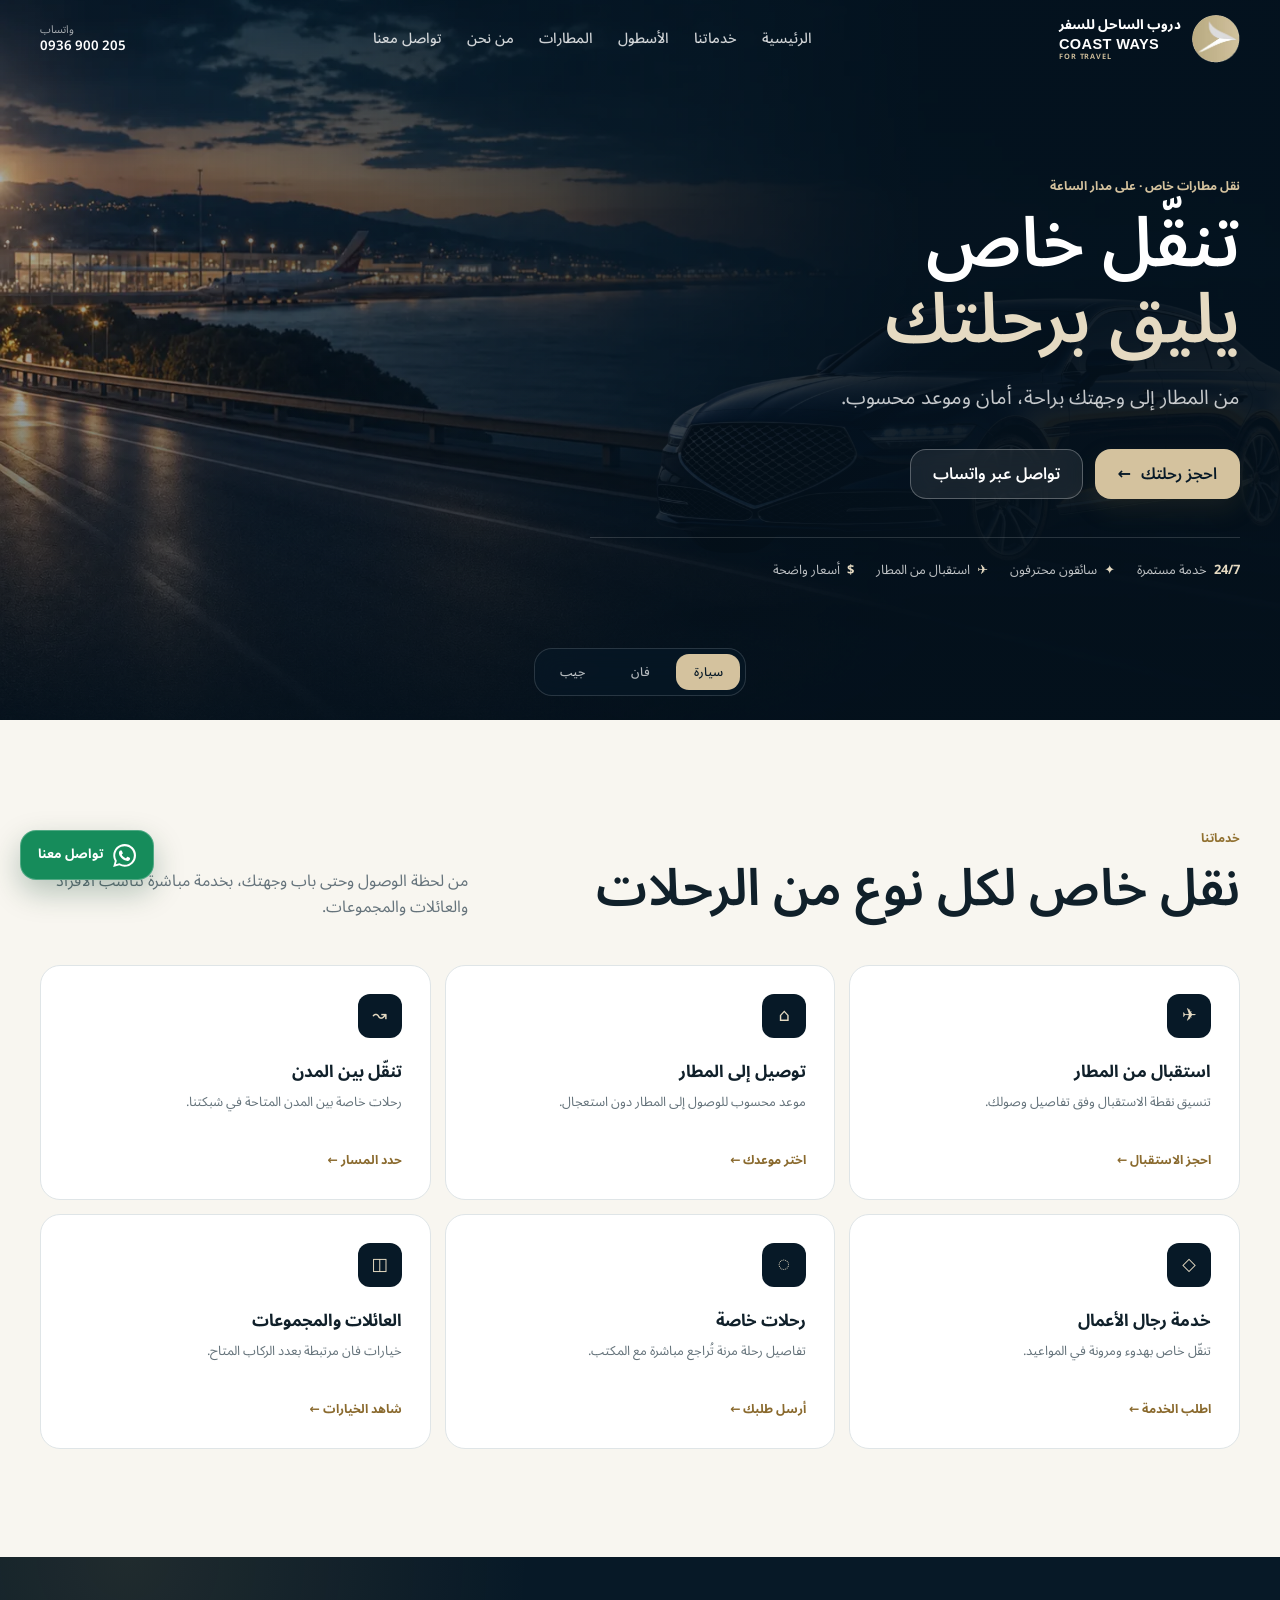
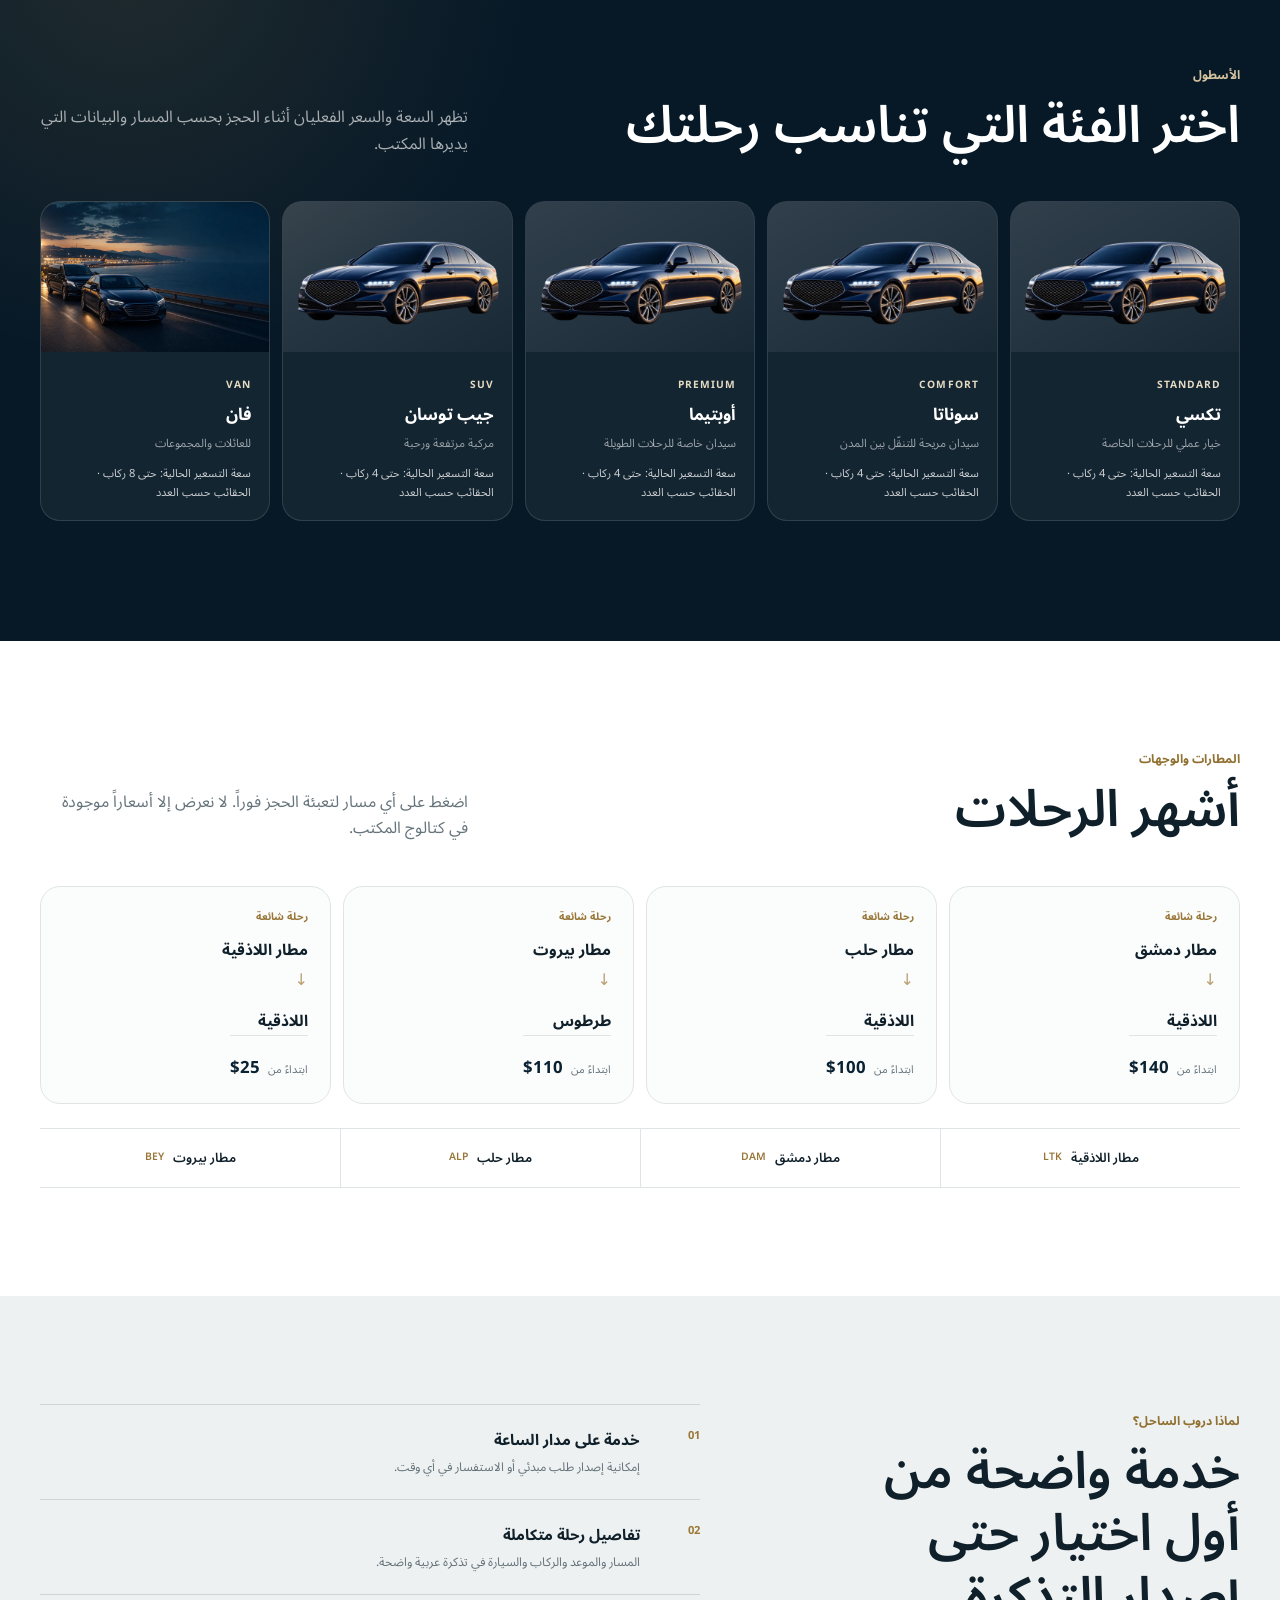
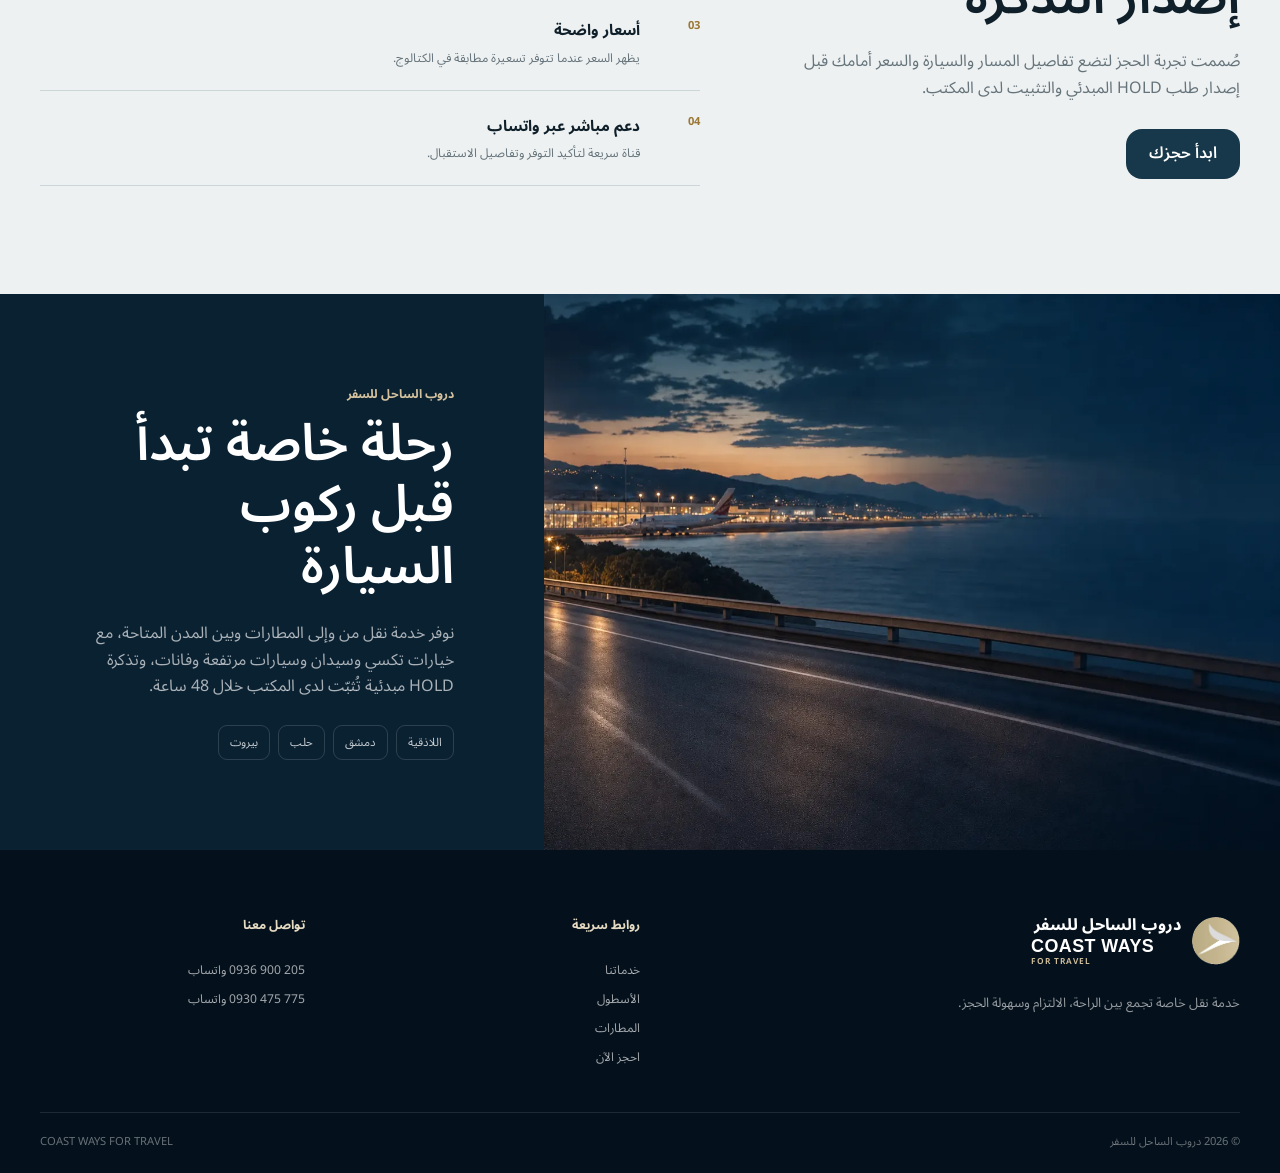
==== commit 282d5eb1: "Reactivate site: remove trial expiration lock Co-Authored-By: Majd Khairaddine <majd31564@gmail.com>" ====
--- a/index.html
+++ b/index.html
@@ -22,12 +22,19 @@
       property="og:description"
       content="احجز تنقّلك الخاص من المطار إلى وجهتك بخطوات واضحة واحصل على تذكرة HOLD مبدئية."
     />
-    <meta property="og:url" content="https://coastways.surge.sh/" />
+    <meta
+      property="og:url"
+      content="https://ragnarsyria-code.github.io/coastways/"
+    />
     <meta
       property="og:image"
-      content="https://coastways.surge.sh/assets/hero-road.webp"
+      content="https://ragnarsyria-code.github.io/coastways/assets/hero-road.webp"
     />
     <title>دروب الساحل للسفر | نقل خاص من وإلى المطار</title>
+    <link
+      rel="canonical"
+      href="https://ragnarsyria-code.github.io/coastways/"
+    />
     <link rel="icon" href="./assets/logo-icon.png" type="image/png" />
     <link rel="preconnect" href="https://fonts.googleapis.com" />
     <link rel="preconnect" href="https://fonts.gstatic.com" crossorigin />
@@ -48,28 +55,14 @@
       fetchpriority="high"
     />
     <link rel="stylesheet" href="./site.css?v=20260915-2" />
-    <script>
-      (() => {
-        const trialEnd = Date.parse("2026-09-23T00:00:00+03:00");
-        const expired = Date.now() >= trialEnd;
-        window.COASTWAYS_TRIAL_END = trialEnd;
-        window.COASTWAYS_TRIAL_EXPIRED = expired;
-        if (expired) {
-          document.documentElement.classList.add("trial-expired");
-          document.title = "الموقع متوقف | دروب الساحل للسفر";
-          document.querySelector('meta[name="description"]').content =
-            "انتهت الفترة التجريبية لموقع دروب الساحل للسفر، والموقع متوقف عن الخدمة حالياً.";
-        }
-      })();
-    </script>
     <script type="application/ld+json">
       {
         "@context": "https://schema.org",
         "@type": "TaxiService",
         "name": "دروب الساحل للسفر",
         "alternateName": "Coast Ways For Travel",
-        "url": "https://coastways.surge.sh/",
-        "image": "https://coastways.surge.sh/assets/hero-road.webp",
+        "url": "https://ragnarsyria-code.github.io/coastways/",
+        "image": "https://ragnarsyria-code.github.io/coastways/assets/hero-road.webp",
         "telephone": ["+963936900205", "+963930475775"],
         "areaServed": ["اللاذقية", "دمشق", "حلب", "بيروت"],
         "serviceType": [
@@ -869,16 +862,100 @@
                       class="hold-share-guide"
                       aria-labelledby="hold-share-title"
                     >
-                      <div>
-                        <strong id="hold-share-title"
-                          >خطوة مطلوبة لإرسال طلب HOLD</strong
+                      <header class="hold-share-header">
+                        <span class="hold-share-icon" aria-hidden="true">
+                          <svg viewBox="0 0 24 24">
+                            <path
+                              d="M20.5 11.6a8.3 8.3 0 0 1-12.3 7.3L3.5 20l1.2-4.5a8.3 8.3 0 1 1 15.8-3.9Zm-4.8 2.2c-.2-.1-1.5-.7-1.7-.8-.2-.1-.4-.1-.6.1l-.8 1c-.1.2-.3.2-.5.1-1.5-.6-2.5-1.3-3.5-3-.3-.5.3-.5.8-1.5.1-.2 0-.4 0-.5l-.8-1.9c-.2-.5-.4-.4-.6-.4h-.5c-.2 0-.5.1-.7.3-.8.9-1.2 2-.8 3.2.5 1.6 1.4 3 2.7 4.1 1.7 1.5 3.7 2.5 5.9 2.9.7.1 1.4.1 2-.2.8-.4 1.3-1.1 1.5-1.9.1-.2.1-.5 0-.7-.5-.4-1.7-.8-1.9-.9Z"
+                            />
+                          </svg>
+                        </span>
+                        <div>
+                          <span class="hold-share-kicker"
+                            >الخطوة الأخيرة لتأكيد الوصول</span
+                          >
+                          <strong id="hold-share-title"
+                            >إرسال طلب HOLD إلى المكتب</strong
+                          >
+                          <p>
+                            اختر رقم المكتب، ثم أرفق ملف التذكرة داخل المحادثة
+                            واضغط إرسال.
+                          </p>
+                        </div>
+                        <span class="hold-share-required">مطلوب للتثبيت</span>
+                      </header>
+
+                      <ol class="hold-share-steps" aria-label="خطوات الإرسال">
+                        <li><span>1</span>اختر رقم المكتب</li>
+                        <li><span>2</span>أرفق ملف PDF</li>
+                        <li><span>3</span>اضغط إرسال</li>
+                      </ol>
+
+                      <div class="hold-office-options">
+                        <button
+                          class="hold-office-button"
+                          type="button"
+                          data-share-hold
+                          data-whatsapp-index="0"
                         >
-                        <p>
-                          اختر رقم المكتب. سننزّل ملف PDF ونفتح محادثة واتساب
-                          برسالة الحجز الجاهزة؛ أرفق الملف ثم اضغط إرسال لتأكيد
-                          وصول الطلب.
-                        </p>
+                          <span
+                            class="hold-office-button-icon"
+                            aria-hidden="true"
+                          >
+                            <svg viewBox="0 0 24 24">
+                              <path
+                                d="M20.5 11.6a8.3 8.3 0 0 1-12.3 7.3L3.5 20l1.2-4.5a8.3 8.3 0 1 1 15.8-3.9Zm-4.8 2.2c-.2-.1-1.5-.7-1.7-.8-.2-.1-.4-.1-.6.1l-.8 1c-.1.2-.3.2-.5.1-1.5-.6-2.5-1.3-3.5-3-.3-.5.3-.5.8-1.5.1-.2 0-.4 0-.5l-.8-1.9c-.2-.5-.4-.4-.6-.4h-.5c-.2 0-.5.1-.7.3-.8.9-1.2 2-.8 3.2.5 1.6 1.4 3 2.7 4.1 1.7 1.5 3.7 2.5 5.9 2.9.7.1 1.4.1 2-.2.8-.4 1.3-1.1 1.5-1.9.1-.2.1-.5 0-.7-.5-.4-1.7-.8-1.9-.9Z"
+                              />
+                            </svg>
+                          </span>
+                          <span>
+                            <small>واتساب المكتب الأول</small>
+                            <bdi
+                              dir="ltr"
+                              data-whatsapp-number
+                              data-whatsapp-index="0"
+                              >0936 900 205</bdi
+                            >
+                          </span>
+                          <span
+                            class="hold-office-button-arrow"
+                            aria-hidden="true"
+                            >←</span
+                          >
+                        </button>
+                        <button
+                          class="hold-office-button"
+                          type="button"
+                          data-share-hold
+                          data-whatsapp-index="1"
+                        >
+                          <span
+                            class="hold-office-button-icon"
+                            aria-hidden="true"
+                          >
+                            <svg viewBox="0 0 24 24">
+                              <path
+                                d="M20.5 11.6a8.3 8.3 0 0 1-12.3 7.3L3.5 20l1.2-4.5a8.3 8.3 0 1 1 15.8-3.9Zm-4.8 2.2c-.2-.1-1.5-.7-1.7-.8-.2-.1-.4-.1-.6.1l-.8 1c-.1.2-.3.2-.5.1-1.5-.6-2.5-1.3-3.5-3-.3-.5.3-.5.8-1.5.1-.2 0-.4 0-.5l-.8-1.9c-.2-.5-.4-.4-.6-.4h-.5c-.2 0-.5.1-.7.3-.8.9-1.2 2-.8 3.2.5 1.6 1.4 3 2.7 4.1 1.7 1.5 3.7 2.5 5.9 2.9.7.1 1.4.1 2-.2.8-.4 1.3-1.1 1.5-1.9.1-.2.1-.5 0-.7-.5-.4-1.7-.8-1.9-.9Z"
+                              />
+                            </svg>
+                          </span>
+                          <span>
+                            <small>واتساب المكتب الثاني</small>
+                            <bdi
+                              dir="ltr"
+                              data-whatsapp-number
+                              data-whatsapp-index="1"
+                              >0930 475 775</bdi
+                            >
+                          </span>
+                          <span
+                            class="hold-office-button-arrow"
+                            aria-hidden="true"
+                            >←</span
+                          >
+                        </button>
                       </div>
+
                       <p
                         class="hold-share-status"
                         id="hold-share-status"
@@ -888,7 +965,7 @@
                       </p>
                     </section>
 
-                    <div class="hold-ticket-actions">
+                    <div class="hold-ticket-utilities">
                       <button
                         class="button button--text"
                         id="edit-hold-ticket"
@@ -902,34 +979,6 @@
                         type="button"
                       >
                         طباعة أو حفظ PDF
-                      </button>
-                      <button
-                        class="button button--whatsapp"
-                        type="button"
-                        data-share-hold
-                        data-whatsapp-index="0"
-                      >
-                        إرسال إلى
-                        <bdi
-                          dir="ltr"
-                          data-whatsapp-number
-                          data-whatsapp-index="0"
-                          >0936 900 205</bdi
-                        >
-                      </button>
-                      <button
-                        class="button button--whatsapp button--whatsapp-secondary"
-                        type="button"
-                        data-share-hold
-                        data-whatsapp-index="1"
-                      >
-                        إرسال إلى
-                        <bdi
-                          dir="ltr"
-                          data-whatsapp-number
-                          data-whatsapp-index="1"
-                          >0930 475 775</bdi
-                        >
                       </button>
                     </div>
                   </div>
@@ -1200,7 +1249,6 @@
             >
             واتساب</a
           >
-          <a href="./manager/">دخول المدير</a>
         </div>
       </div>
       <div class="container footer-bottom">
@@ -1260,25 +1308,6 @@
       </div>
     </dialog>
 
-    <script>
-      (() => {
-        if (window.COASTWAYS_TRIAL_EXPIRED) return;
-
-        const script = document.createElement("script");
-        script.type = "module";
-        script.src = "./app.js?v=20260915-2";
-        document.body.appendChild(script);
-
-        const scheduleExpiry = () => {
-          const remaining = window.COASTWAYS_TRIAL_END - Date.now();
-          if (remaining <= 0) {
-            window.location.reload();
-            return;
-          }
-          window.setTimeout(scheduleExpiry, Math.min(remaining, 2147483647));
-        };
-        scheduleExpiry();
-      })();
-    </script>
+    <script type="module" src="./app.js?v=20260915-2"></script>
   </body>
 </html>
--- a/site.css
+++ b/site.css
@@ -1946,53 +1946,221 @@
   font-weight: 700;
 }
 
-.hold-ticket-actions {
-  display: flex;
-  flex-wrap: wrap;
+.hold-ticket-utilities {
+  display: flex;
   justify-content: flex-end;
   gap: 12px;
   margin-top: 20px;
 }
 
 .hold-share-guide {
-  display: grid;
-  grid-template-columns: minmax(0, 1fr) auto;
+  margin-top: 20px;
+  padding: 22px;
+  border: 1px solid rgba(14, 104, 70, 0.22);
+  border-radius: 18px;
+  background:
+    linear-gradient(135deg, rgba(33, 164, 101, 0.08), transparent 45%), #f7fbf9;
+  box-shadow: 0 18px 45px rgba(8, 54, 38, 0.08);
+}
+
+.hold-share-header {
+  display: grid;
+  grid-template-columns: auto minmax(0, 1fr) auto;
   align-items: center;
-  gap: 20px;
-  margin-top: 20px;
-  padding: 18px 20px;
-  border: 1px solid rgba(22, 140, 91, 0.25);
-  border-radius: 16px;
-  background: #f0faf5;
-}
-
-.hold-share-guide strong {
+  gap: 15px;
+}
+
+.hold-share-icon {
+  display: grid;
+  width: 48px;
+  height: 48px;
+  place-items: center;
+  border-radius: 14px;
+  background: #168c5b;
+  color: #fff;
+  box-shadow: 0 10px 24px rgba(22, 140, 91, 0.2);
+}
+
+.hold-share-icon svg,
+.hold-office-button-icon svg {
+  width: 25px;
+  height: 25px;
+  fill: currentColor;
+}
+
+.hold-share-kicker {
+  display: block;
+  margin-bottom: 3px;
+  color: #168c5b;
+  font-size: 0.67rem;
+  font-weight: 700;
+}
+
+.hold-share-header strong {
+  display: block;
   color: var(--navy-950);
-  font-size: 0.9rem;
-}
-
-.hold-share-guide p {
+  font-size: 1rem;
+}
+
+.hold-share-header p {
   margin: 5px 0 0;
   color: #476157;
   font-size: 0.76rem;
 }
 
+.hold-share-required {
+  padding: 7px 10px;
+  border: 1px solid rgba(22, 140, 91, 0.22);
+  border-radius: 999px;
+  background: #fff;
+  color: #126d48;
+  font-size: 0.65rem;
+  font-weight: 700;
+  white-space: nowrap;
+}
+
+.hold-share-steps {
+  display: grid;
+  grid-template-columns: repeat(3, 1fr);
+  gap: 8px;
+  margin: 18px 0 14px;
+  padding: 0;
+  list-style: none;
+}
+
+.hold-share-steps li {
+  display: flex;
+  min-width: 0;
+  align-items: center;
+  gap: 8px;
+  color: #476157;
+  font-size: 0.68rem;
+  font-weight: 650;
+}
+
+.hold-share-steps span {
+  display: grid;
+  flex: 0 0 24px;
+  width: 24px;
+  height: 24px;
+  place-items: center;
+  border-radius: 50%;
+  background: rgba(22, 140, 91, 0.12);
+  color: #126d48;
+  font-size: 0.65rem;
+}
+
+.hold-office-options {
+  display: grid;
+  grid-template-columns: 1fr 1fr;
+  gap: 10px;
+}
+
+.hold-office-button {
+  display: grid;
+  grid-template-columns: auto minmax(0, 1fr) auto;
+  align-items: center;
+  gap: 11px;
+  min-height: 66px;
+  padding: 11px 13px;
+  border: 1px solid rgba(22, 140, 91, 0.24);
+  border-radius: 13px;
+  background: #fff;
+  color: var(--navy-950);
+  font-family: inherit;
+  text-align: start;
+  cursor: pointer;
+  transition:
+    border-color var(--transition),
+    box-shadow var(--transition),
+    transform var(--transition);
+}
+
+.hold-office-button:hover {
+  border-color: #168c5b;
+  box-shadow: 0 10px 24px rgba(8, 54, 38, 0.1);
+  transform: translateY(-1px);
+}
+
+.hold-office-button:disabled {
+  cursor: wait;
+  opacity: 0.65;
+  transform: none;
+}
+
+.hold-office-button-icon {
+  display: grid;
+  width: 38px;
+  height: 38px;
+  place-items: center;
+  border-radius: 11px;
+  background: #e8f7ef;
+  color: #168c5b;
+}
+
+.hold-office-button small {
+  display: block;
+  margin-bottom: 2px;
+  color: var(--muted);
+  font-size: 0.62rem;
+}
+
+.hold-office-button bdi {
+  display: block;
+  color: var(--navy-950);
+  font-size: 0.82rem;
+  font-weight: 750;
+}
+
+.hold-office-button-arrow {
+  color: #168c5b;
+  font-size: 1rem;
+  transition: transform var(--transition);
+}
+
+.hold-office-button:hover .hold-office-button-arrow {
+  transform: translateX(-3px);
+}
+
 .hold-share-status {
-  max-width: 280px;
-  padding: 9px 12px;
-  border-radius: 10px;
-  background: #fff;
+  display: flex;
+  align-items: center;
+  gap: 8px;
+  margin: 12px 0 0;
+  padding-top: 12px;
+  border-top: 1px solid rgba(22, 140, 91, 0.16);
   color: var(--green-dark) !important;
+  font-size: 0.68rem;
   font-weight: 650;
-  text-align: center;
-}
-
-.button--whatsapp-secondary {
-  background: #247a57;
-}
-
-.button--whatsapp-secondary:hover {
-  background: #1c6749;
+}
+
+.hold-share-status::before {
+  width: 7px;
+  height: 7px;
+  border-radius: 50%;
+  background: #168c5b;
+  box-shadow: 0 0 0 4px rgba(22, 140, 91, 0.1);
+  content: "";
+}
+
+.hold-share-status[data-status="loading"]::before {
+  animation: share-status-pulse 1.2s ease-in-out infinite;
+}
+
+.hold-share-status[data-status="error"] {
+  color: #9a4b2a !important;
+}
+
+.hold-share-status[data-status="error"]::before {
+  background: #b75d35;
+  box-shadow: 0 0 0 4px rgba(183, 93, 53, 0.1);
+}
+
+@keyframes share-status-pulse {
+  50% {
+    opacity: 0.45;
+    transform: scale(0.72);
+  }
 }
 
 .pdf-export-host {
@@ -3320,22 +3488,34 @@
     padding: 14px 18px 16px;
   }
 
-  .hold-ticket-actions {
+  .hold-ticket-utilities {
     flex-direction: column-reverse;
   }
 
-  .hold-ticket-actions .button {
+  .hold-ticket-utilities .button {
     width: 100%;
   }
 
-  .hold-share-guide {
+  .hold-share-header {
     grid-template-columns: 1fr;
-    gap: 12px;
-  }
-
-  .hold-share-status {
-    max-width: none;
-    text-align: start;
+    gap: 10px;
+  }
+
+  .hold-share-icon {
+    width: 42px;
+    height: 42px;
+  }
+
+  .hold-share-required {
+    width: fit-content;
+  }
+
+  .hold-share-steps {
+    grid-template-columns: 1fr;
+  }
+
+  .hold-office-options {
+    grid-template-columns: 1fr;
   }
 
   .service-grid {
@@ -3591,7 +3771,8 @@
   .booking-progress,
   .booking-summary,
   #booking-review-view,
-  .hold-ticket-actions {
+  .hold-ticket-utilities,
+  .hold-share-guide {
     display: none !important;
   }
 
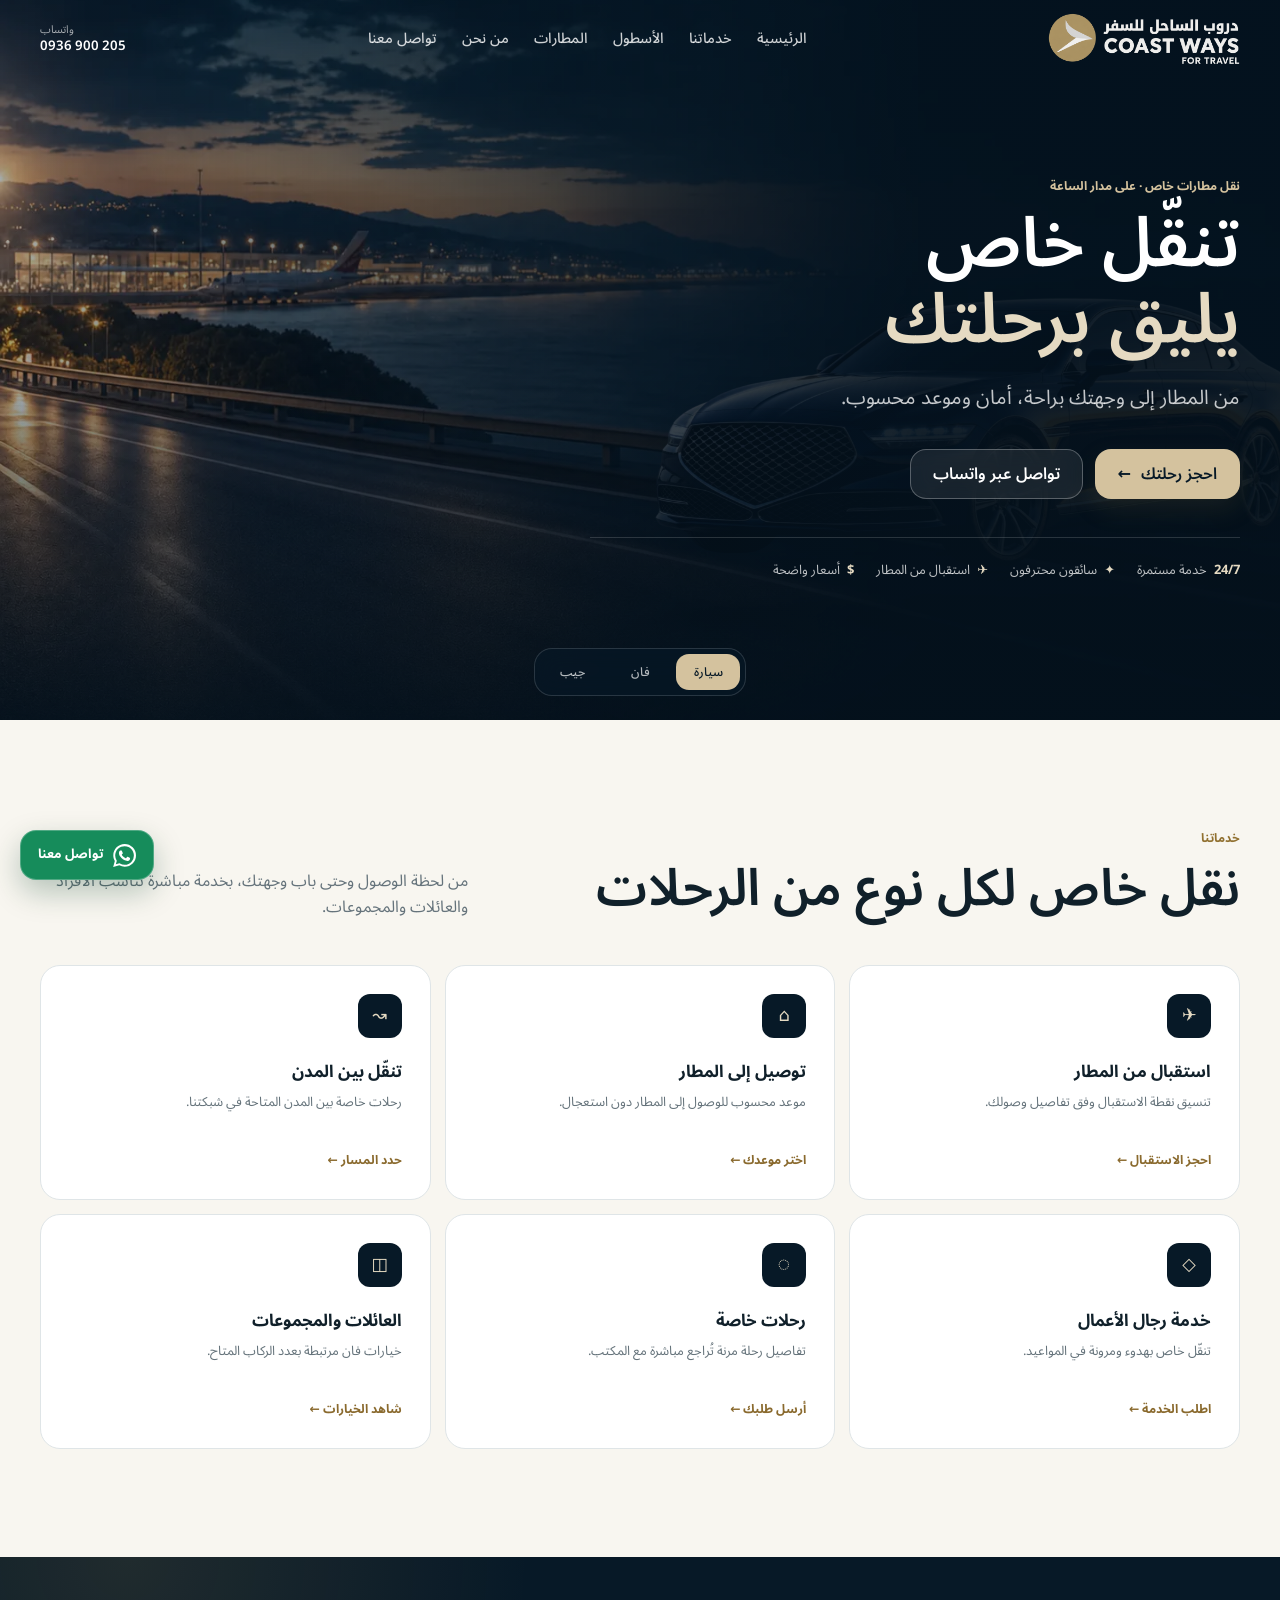
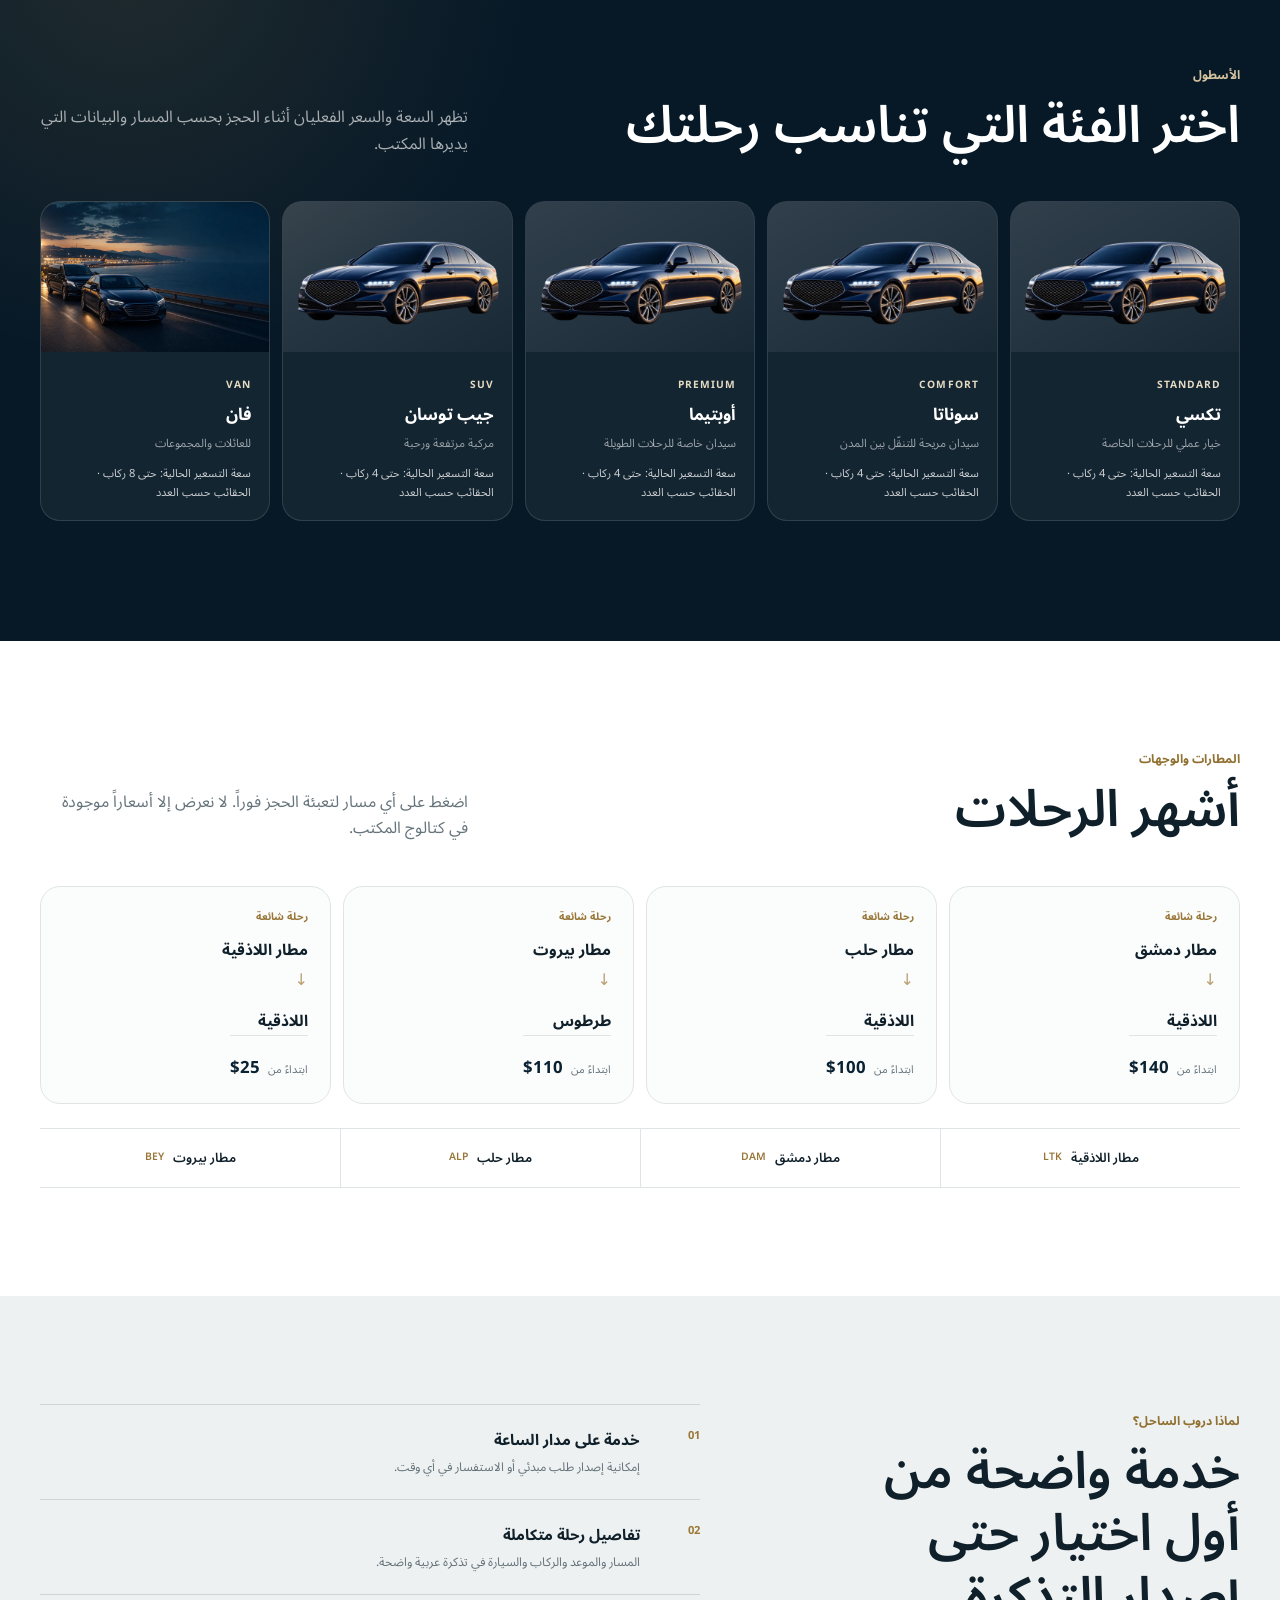
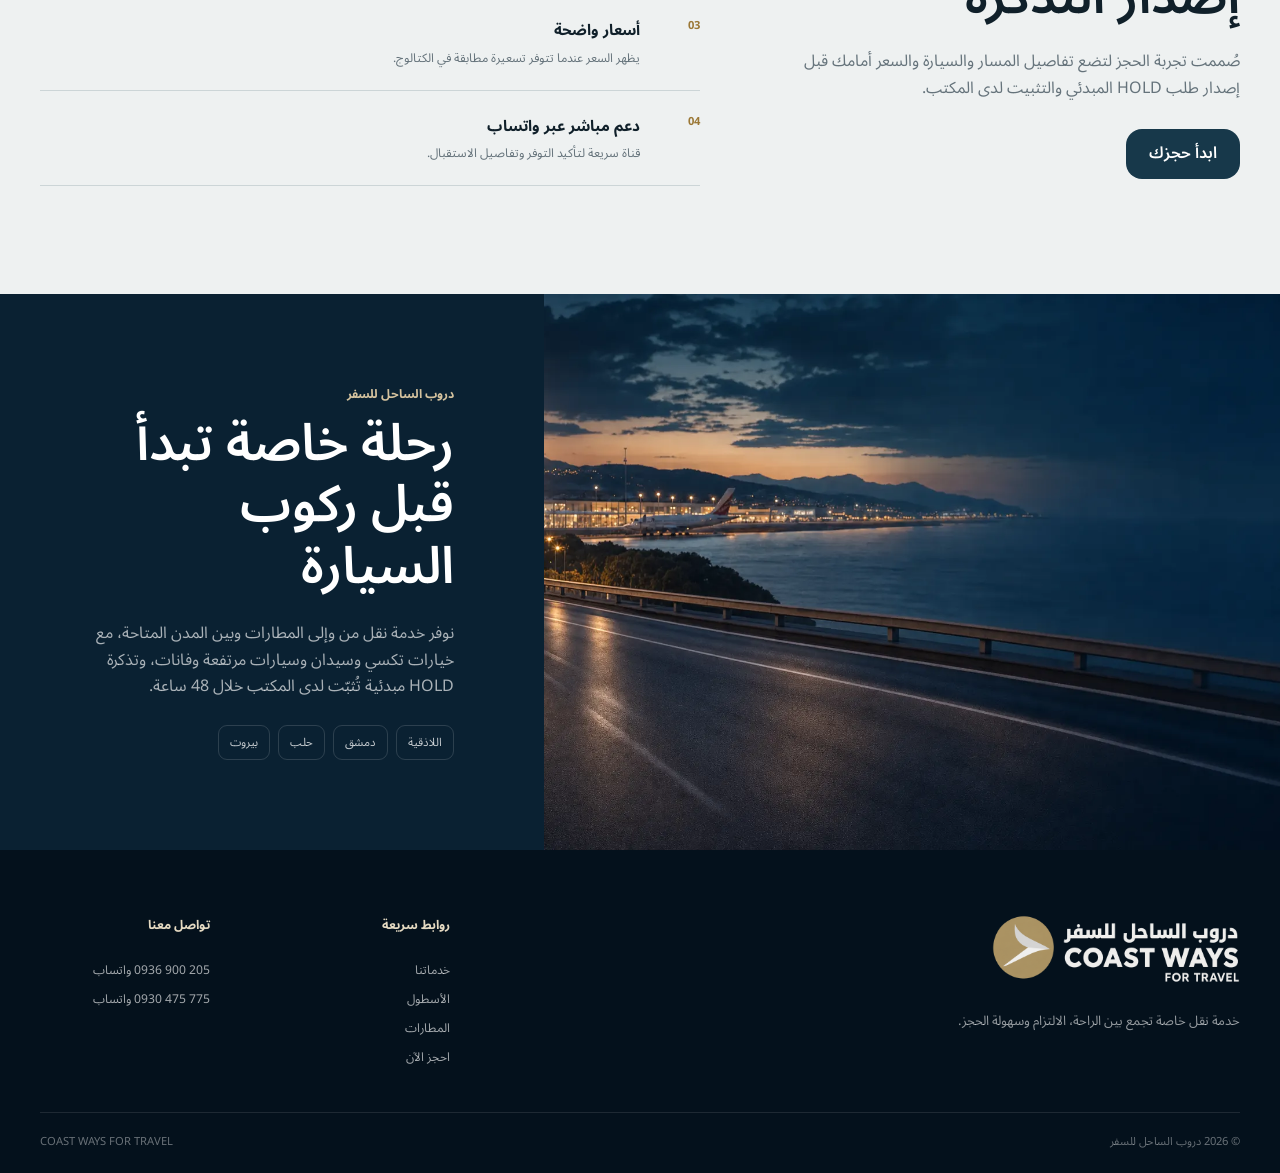
==== commit 3c479d44: "Use new Coast Ways logo in header and footer Co-Authored-By: Majd Khairaddine <majd31564@gmail.com>" ====
--- a/index.html
+++ b/index.html
@@ -78,10 +78,10 @@
       <div class="suspension-card">
         <img
           class="suspension-logo"
-          src="./assets/logo-original-dark.png"
+          src="./assets/logo-full.png?v=20261010"
           alt="دروب الساحل للسفر — COAST WAYS FOR TRAVEL"
           width="310"
-          height="82"
+          height="84"
         />
         <p class="eyebrow">COAST WAYS FOR TRAVEL</p>
         <h1 id="suspension-title">انتهت الفترة التجريبية للموقع</h1>
@@ -107,17 +107,12 @@
           aria-label="دروب الساحل للسفر — الرئيسية"
         >
           <img
-            class="brand-mark"
-            src="./assets/logo-icon.png"
-            alt=""
-            width="48"
-            height="48"
+            class="brand-lockup"
+            src="./assets/logo-full.png?v=20261010"
+            alt="دروب الساحل للسفر — COAST WAYS FOR TRAVEL"
+            width="720"
+            height="196"
           />
-          <span class="brand-copy">
-            <strong>دروب الساحل للسفر</strong>
-            <span class="brand-copy-en" dir="ltr">COAST WAYS</span>
-            <small dir="ltr">FOR TRAVEL</small>
-          </span>
         </a>
 
         <nav class="desktop-nav" aria-label="التنقل الرئيسي">
@@ -1213,18 +1208,13 @@
         <div>
           <a class="brand brand--light" href="#home">
             <img
-              class="brand-mark"
-              src="./assets/logo-icon.png"
-              alt=""
-              width="56"
-              height="56"
+              class="brand-lockup brand-lockup--footer"
+              src="./assets/logo-full.png?v=20261010"
+              alt="دروب الساحل للسفر — COAST WAYS FOR TRAVEL"
+              width="720"
+              height="196"
               loading="lazy"
             />
-            <span class="brand-copy brand-copy--footer">
-              <strong>دروب الساحل للسفر</strong>
-              <span class="brand-copy-en" dir="ltr">COAST WAYS</span>
-              <small dir="ltr">FOR TRAVEL</small>
-            </span>
           </a>
           <p>خدمة نقل خاصة تجمع بين الراحة، الالتزام وسهولة الحجز.</p>
         </div>
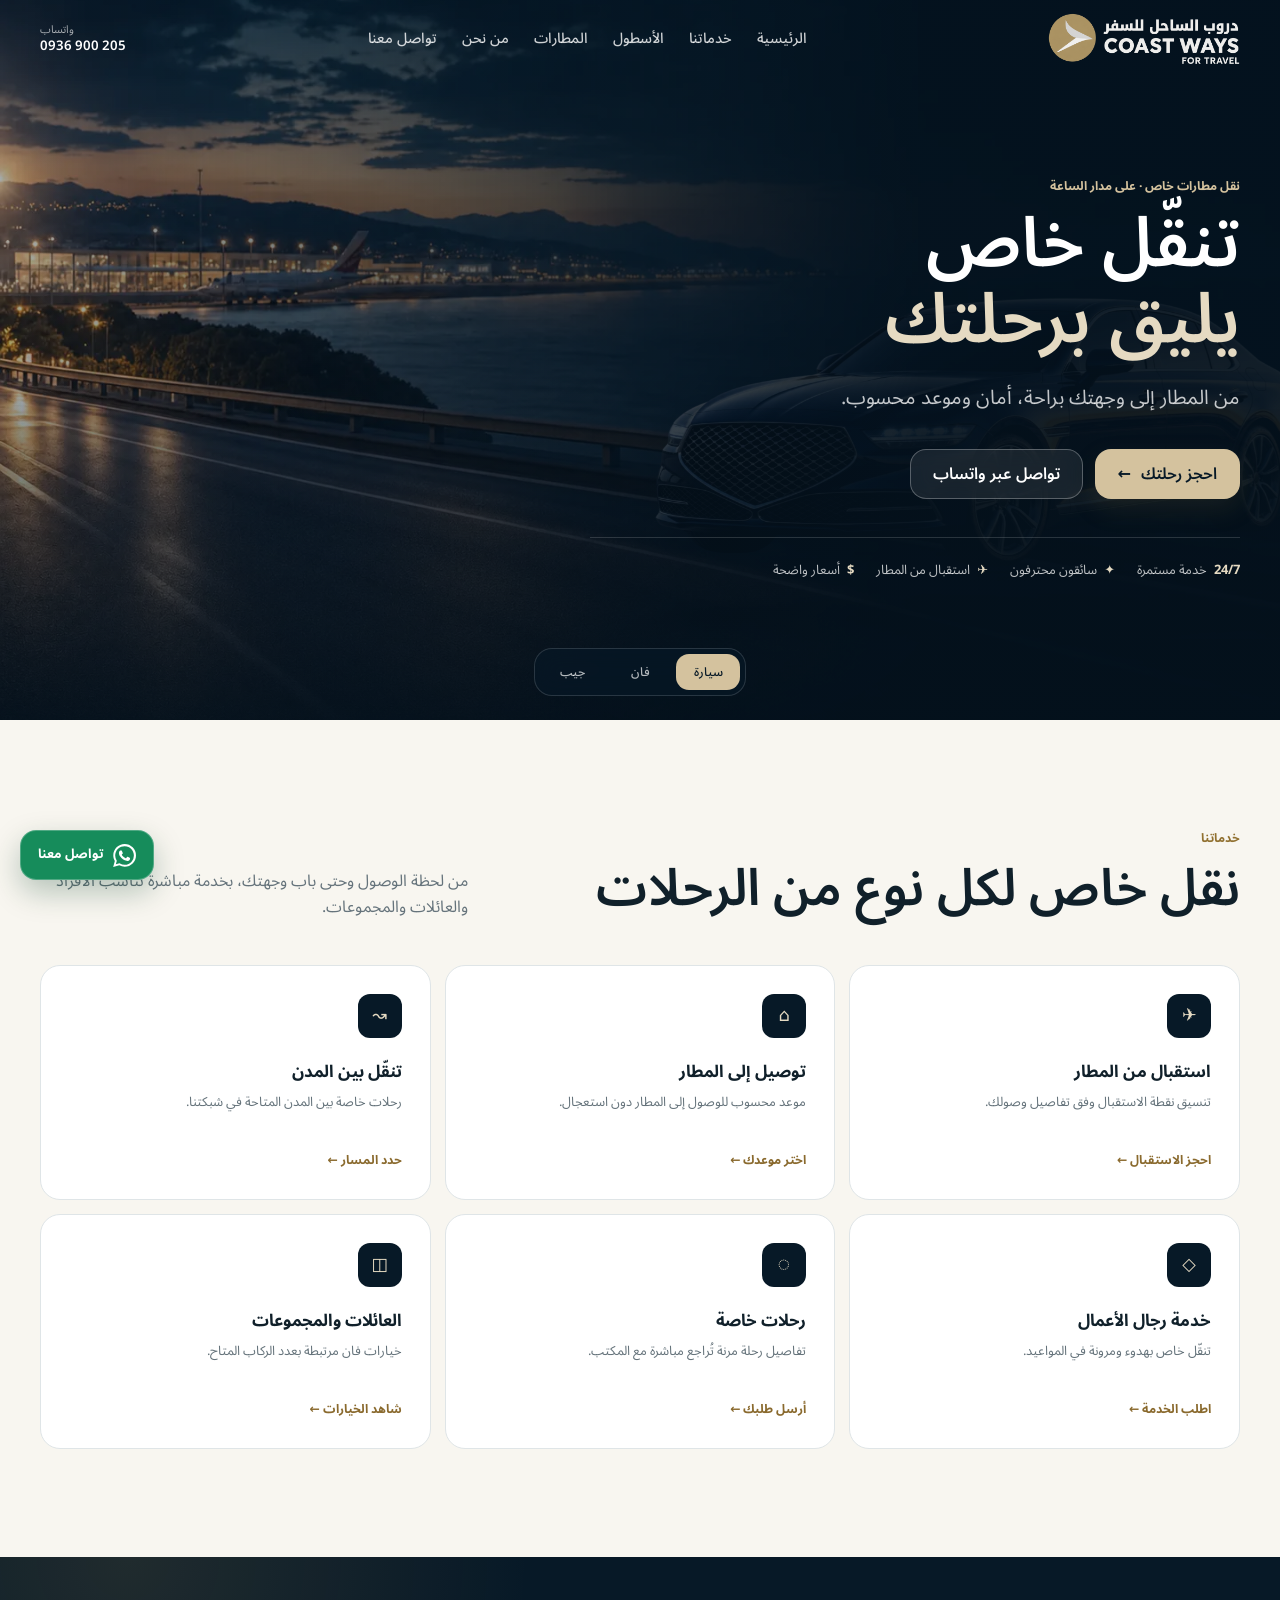
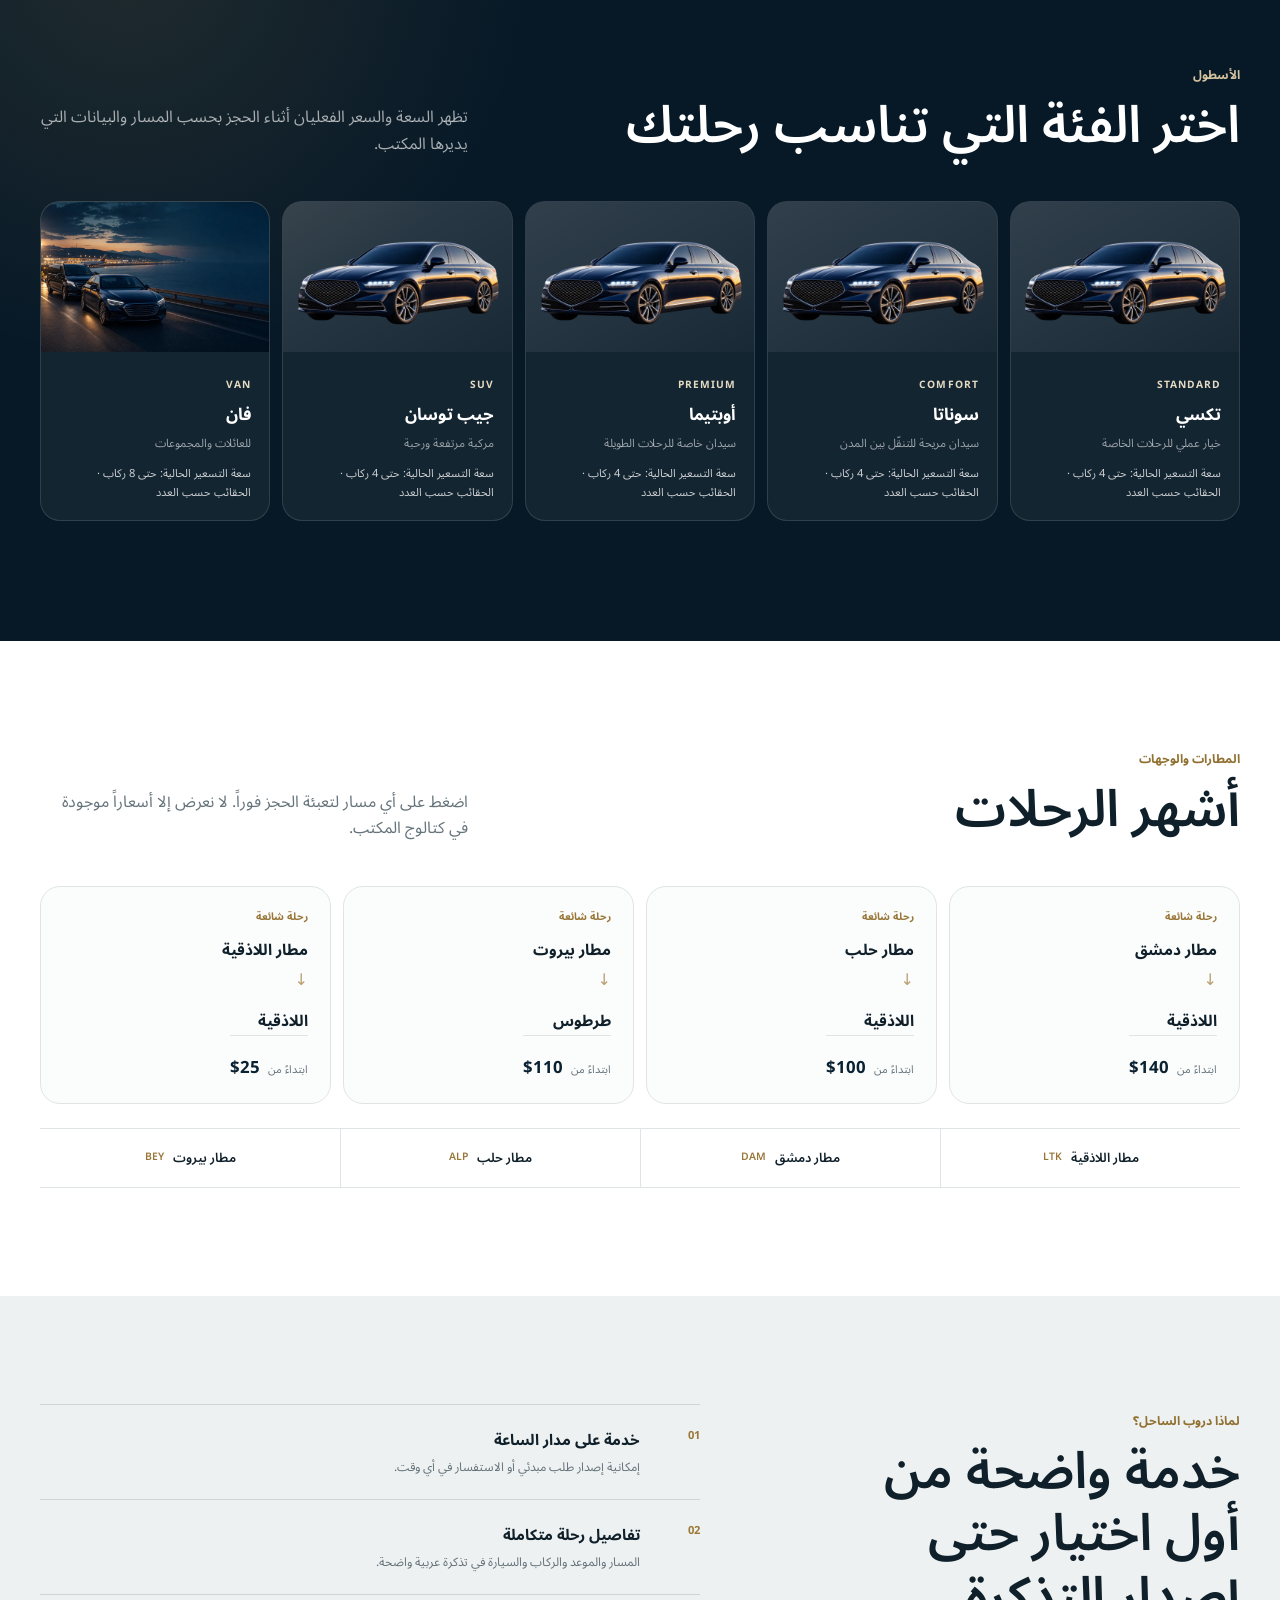
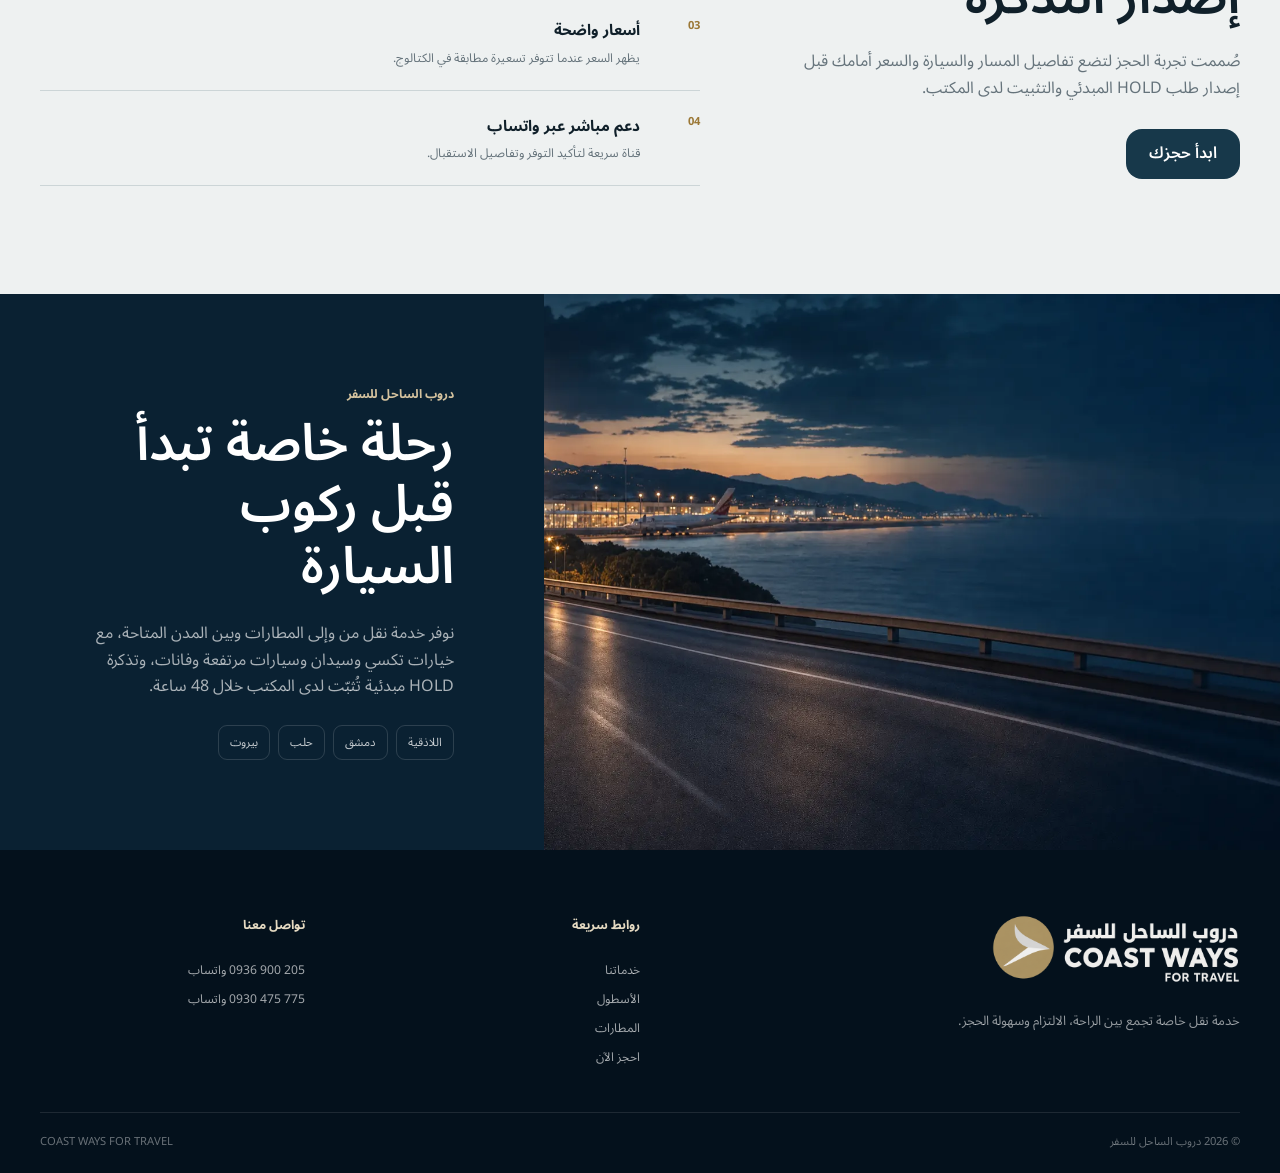
==== commit f65e01db: "Fix mobile horizontal overflow caused by footer logo width Co-Authored-By: Majd Khairaddine <majd315" ====
--- a/index.html
+++ b/index.html
@@ -54,7 +54,7 @@
       href="./assets/hero-car.webp"
       fetchpriority="high"
     />
-    <link rel="stylesheet" href="./site.css?v=20260915-2" />
+    <link rel="stylesheet" href="./site.css?v=20261117-1" />
     <script type="application/ld+json">
       {
         "@context": "https://schema.org",
@@ -72,6 +72,7 @@
         ]
       }
     </script>
+    <script data-goatcounter="https://coastways.goatcounter.com/count" async src="./assets/count.js"></script>
   </head>
   <body class="home-page">
     <section class="suspension-screen" aria-labelledby="suspension-title">
@@ -1298,6 +1299,6 @@
       </div>
     </dialog>
 
-    <script type="module" src="./app.js?v=20260915-2"></script>
+    <script type="module" src="./app.js?v=20261105-1"></script>
   </body>
 </html>
--- a/site.css
+++ b/site.css
@@ -254,7 +254,13 @@
 }
 
 .brand .brand-lockup--footer {
-  width: min(248px, 100%);
+  width: 248px;
+  max-width: 100%;
+}
+
+.site-footer .brand {
+  min-width: 0;
+  max-width: 100%;
 }
 
 .brand-copy {
